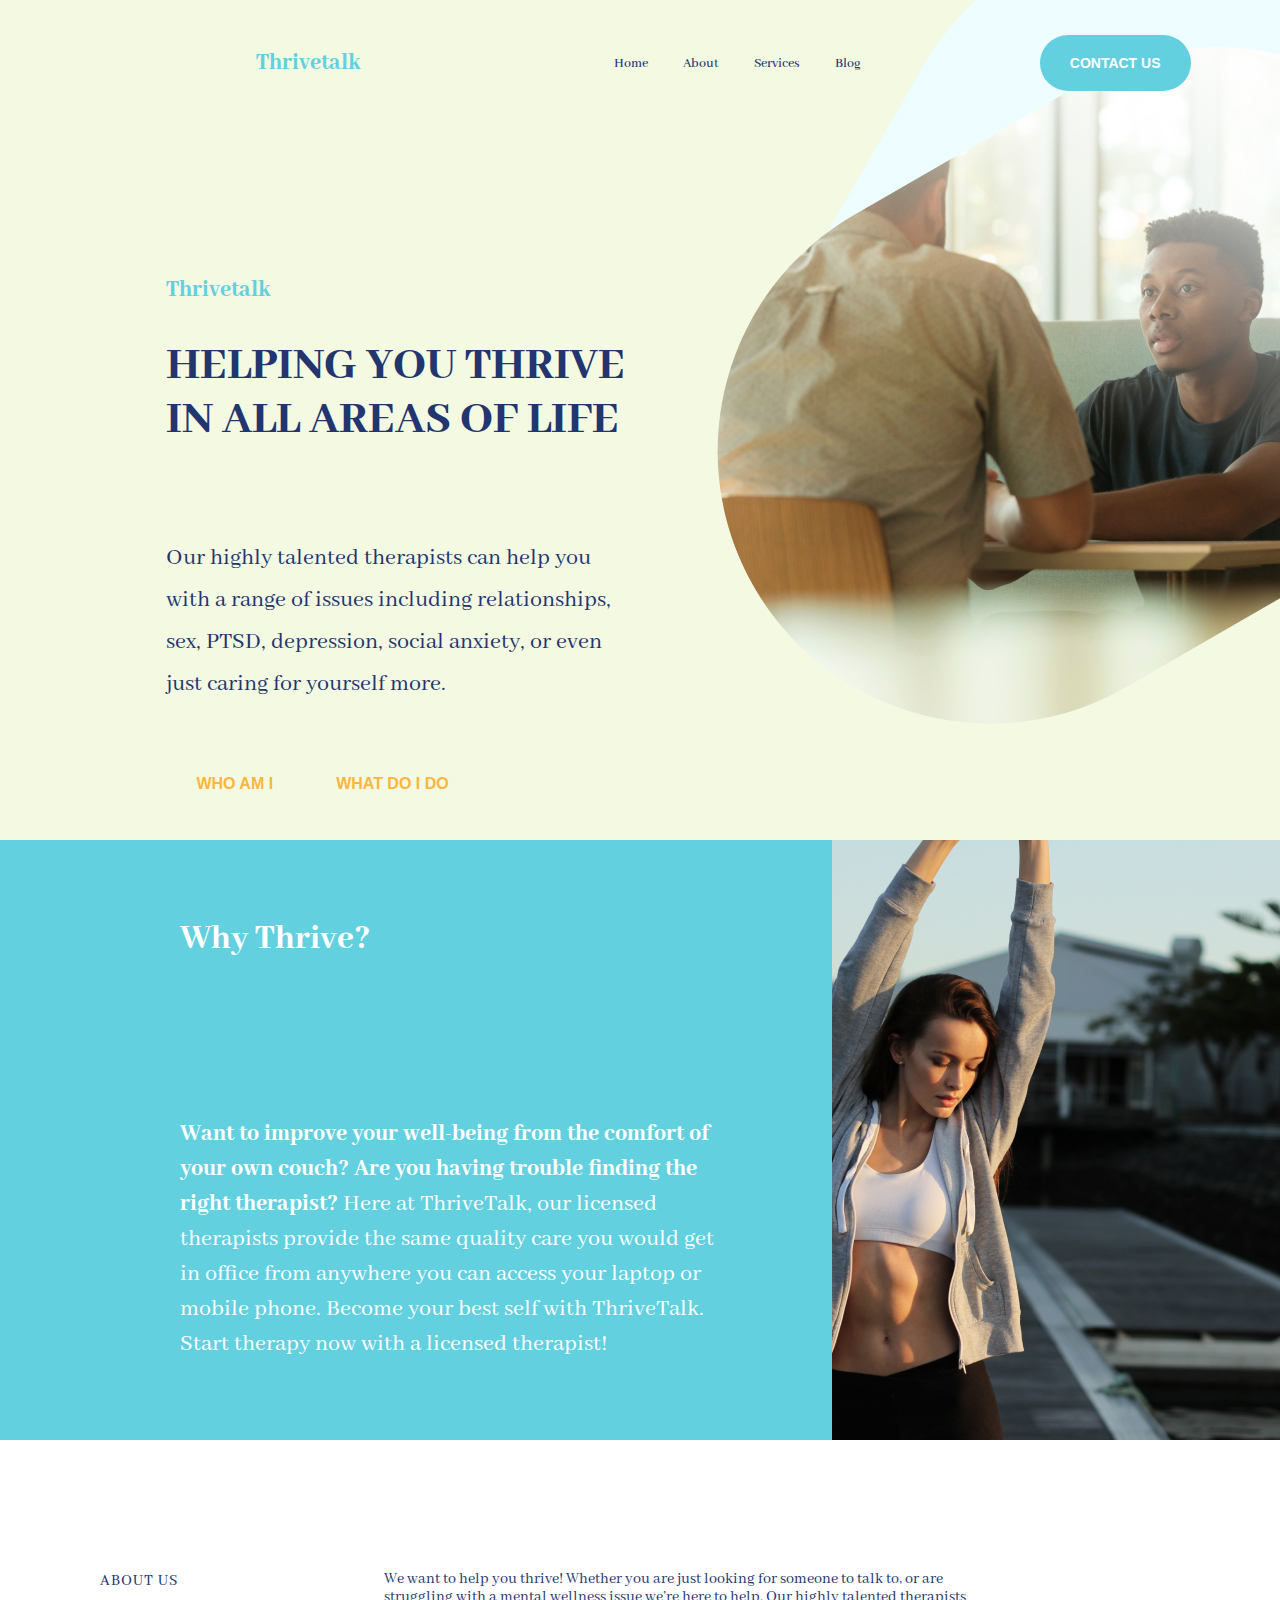
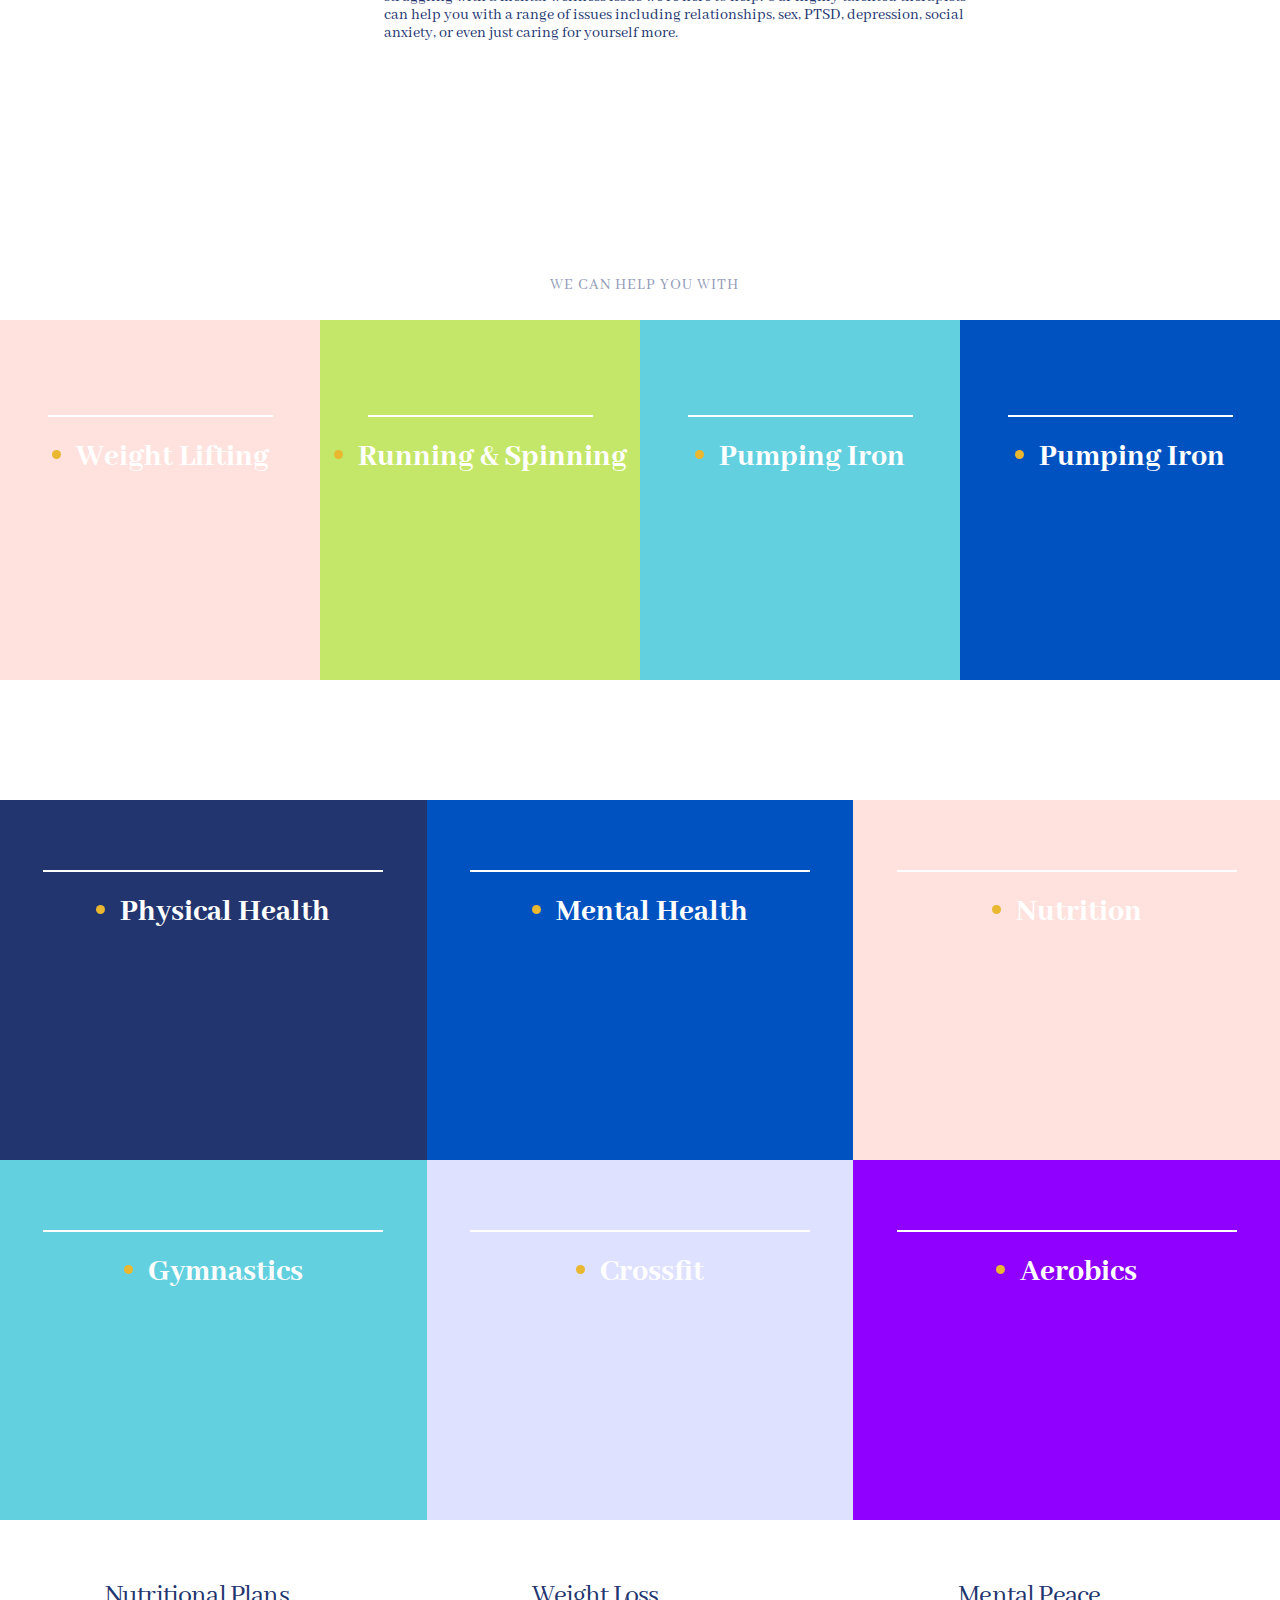
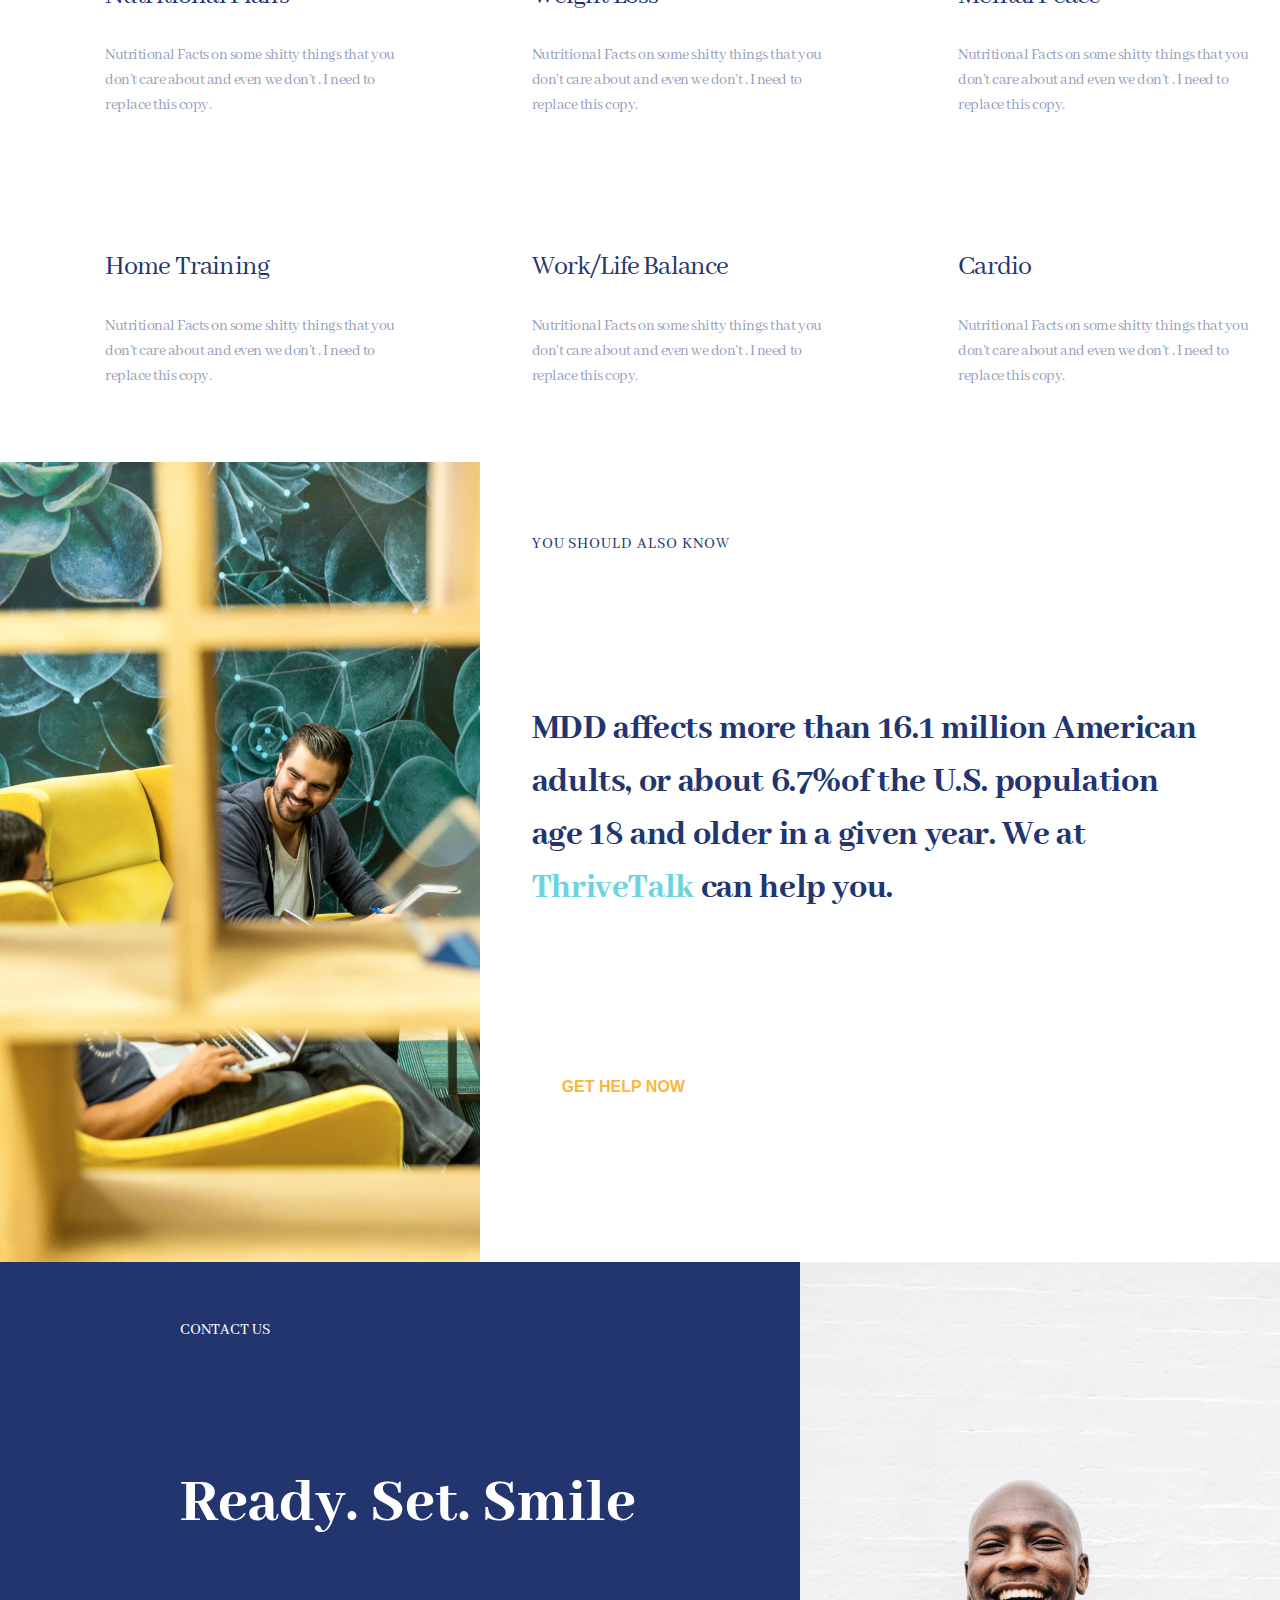
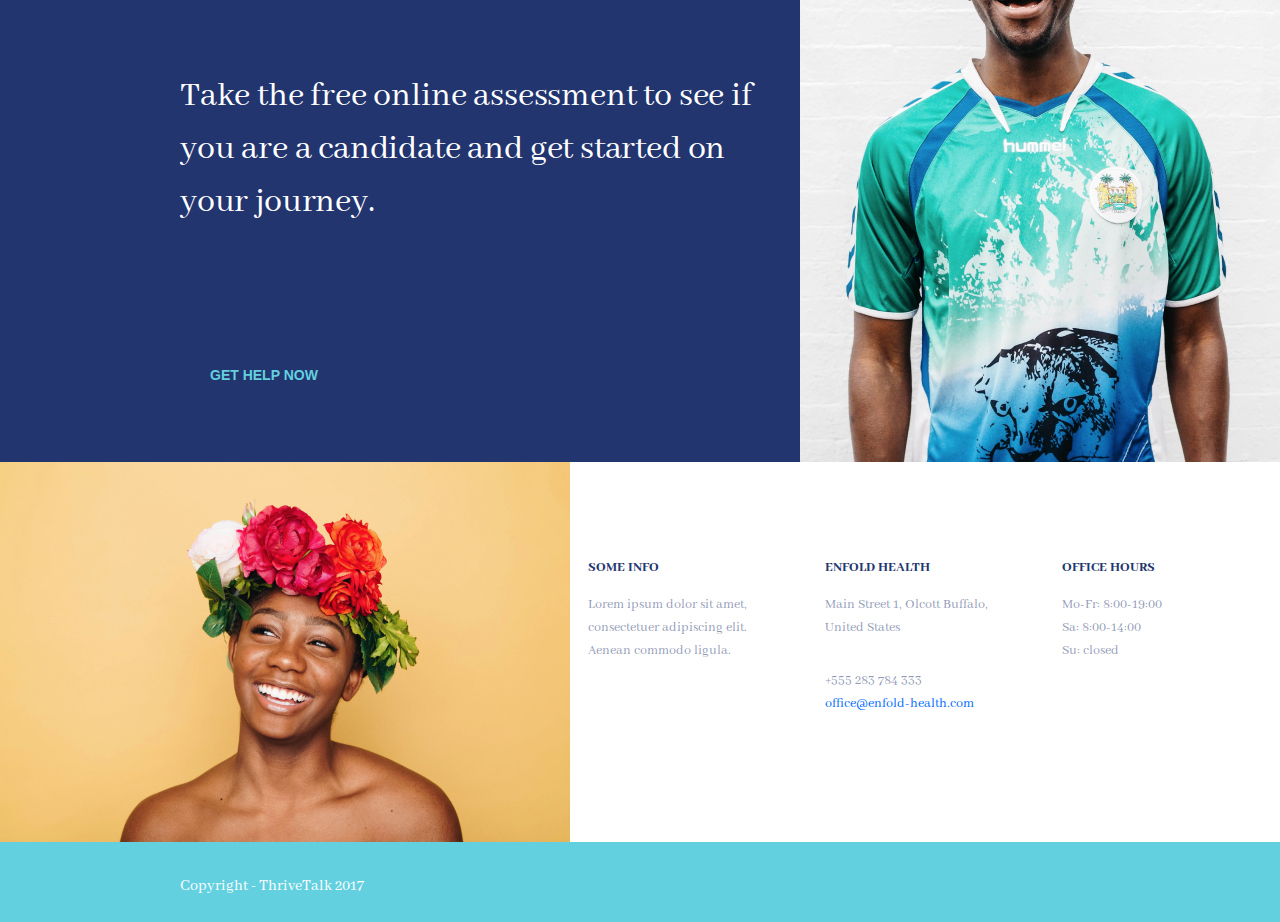
==== Thrivetalk/index.html @ 2d1a4dff "2 site" ====
<!DOCTYPE html>
<html lang="en">
<head>
    <meta charset="UTF-8">
    <meta name="viewport" content="width=device-width, initial-scale=1.0">
    <link rel="stylesheet" href="css/style.css">
    <link href="https://fonts.googleapis.com/css2?family=Abhaya+Libre:wght@400;500;800&display=swap" rel="stylesheet">
    <title>Thrivetalk</title>
</head>
<body>
    <header class="header">
       <div class="header__inner">
           <div class="header__top">
               <div class="header__logo">Thrivetalk</div>
               <nav class="header__nav">
                <ul class="nav__ul">
                    <li><a class="nav__link" href="#">Home</a></li>
                    <li><a class="nav__link" href="#">About</a></li>
                    <li><a class="nav__link" href="#">Services</a></li>
                    <li> <a class="nav__link" href="#">Blog</a></li>
                </ul>
               </nav>
               <button class="btn" type="button">CONTACT US</button>
           </div> <!--/.header__top-->
           <div class="header__content">
                <div class="header__logo__2">Thrivetalk</div>
                <h1 class="header__h1">HELPING YOU THRIVE IN ALL AREAS OF LIFE</h1>
                <div class="haeder__text">Our highly talented therapists can help you with a range of issues including relationships, sex, PTSD, depression, social anxiety, or even just caring for yourself more.</div>
                <div class="header__btn">
                    <button class="btn__org" type="button">WHO AM I</button>
                    <button class="btn__org" type="button">WHAT DO I DO</button>
                </div>
           </div> <!--/.header__content-->
       </div> <!--/.container-->
    </header>
    <section class="section__2">
       <div class="sec__flex">
           <div class="sec2__left">
             <div class="left__inner">
                <h3 class="sec2__h3">Why Thrive?</h3>
                <div class="sec2__text"><span class="sec2__text__spn">Want to improve your well-being from the comfort of your own couch? Are you having trouble finding the right therapist?</span>  Here at ThriveTalk, our licensed therapists provide the same quality care you would get in office from anywhere you can access your laptop or mobile phone. Become your best self with ThriveTalk.  Start therapy now with a licensed therapist!</div>
              </div>
           </div>

           <div class="sec2__right">
            <img src="images/s2_img.jpg" alt="">
           </div>
        </div>
    </section> <!--/.section__2-->

    <section class="section__3">
        <div class="sec3__text">We want to help you thrive! Whether you are just looking for someone to talk to, or are struggling with a mental wellness issue we’re here to help.  Our highly talented therapists can help you with a range of issues including relationships, sex, PTSD, depression, social anxiety, or even just caring for yourself more.</div>
        <div class="about">ABOUT US</div>
        <div class="help">WE CAN HELP YOU WITH</div>
    </section> <!--/.section__3-->

    <section class="section__4">
        <div class="section4__inner1">
           <div class="sec4__before">
               <div class="dot"></div>
               <div class="sec4__text">Weight Lifting</div>
           </div>
        </div>
        <div class="section4__inner2">
           <div class="sec4__before">
               <div class="dot"></div>
               <div class="sec4__text">Running  & Spinning</div>
           </div>
        </div>
        <div class="section4__inner3">
           <div class="sec4__before">
               <div class="dot"></div>
               <div class="sec4__text">Pumping Iron</div>
           </div>
        </div>
        <div class="section4__inner4">
           <div class="sec4__before">
               <div class="dot"></div>
               <div class="sec4__text">Pumping Iron</div>
           </div>
        </div>
    </section> <!--/.section__4-->

    <div class="bg__wight"></div>

    <section class="section__5">
        <div class="section5__inner1">
           <div class="sec5__before">
               <div class="dot"></div>
               <div class="sec4__text">Physical Health</div>
           </div>
        </div>
        <div class="section5__inner2">
           <div class="sec5__before">
               <div class="dot"></div>
               <div class="sec4__text">Mental Health</div>
           </div>
        </div>
        <div class="section5__inner3">
           <div class="sec5__before">
               <div class="dot"></div>
               <div class="sec4__text">Nutrition</div>
           </div>
        </div>
        <div class="section5__inner4">
           <div class="sec5__before">
               <div class="dot"></div>
               <div class="sec4__text">Gymnastics</div>
           </div>
        </div>
        <div class="section5__inner5">
           <div class="sec5__before">
               <div class="dot"></div>
               <div class="sec4__text">Crossfit</div>
           </div>
        </div>
        <div class="section5__inner6">
           <div class="sec5__before">
               <div class="dot"></div>
               <div class="sec4__text">Aerobics</div>
           </div>
        </div>
    </section><!--/.section__5-->

    <section class="section__6">
        <div class="sec6__inner">
            <div class="sec6__title">Nutritional Plans</div>
            <div class="sec6__text">Nutritional Facts on some shitty things that you don’t care about and even we don’t , I need to replace this copy.</div>
        </div>
        <div class="sec6__inner">
            <div class="sec6__title">Weight Loss</div>
            <div class="sec6__text">Nutritional Facts on some shitty things that you don’t care about and even we don’t , I need to replace this copy.</div>
        </div>
        <div class="sec6__inner">
            <div class="sec6__title">Mental Peace</div>
            <div class="sec6__text">Nutritional Facts on some shitty things that you don’t care about and even we don’t , I need to replace this copy.</div>
        </div>
        <div class="sec6__inner">
            <div class="sec6__title">Home Training</div>
            <div class="sec6__text">Nutritional Facts on some shitty things that you don’t care about and even we don’t , I need to replace this copy.</div>
        </div>
        <div class="sec6__inner">
            <div class="sec6__title">Work/Life Balance</div>
            <div class="sec6__text">Nutritional Facts on some shitty things that you don’t care about and even we don’t , I need to replace this copy.</div>
        </div>
        <div class="sec6__inner">
            <div class="sec6__title">Cardio</div>
            <div class="sec6__text">Nutritional Facts on some shitty things that you don’t care about and even we don’t , I need to replace this copy.</div>
        </div>
    </section> <!--/.section__6-->

    <section class="section__7">
        <div class="sec7__left">
            <img src="images/s7__img.jpg" alt="">
        </div>
        <div class="sec7__right">
            <div class="sec7__title">YOU SHOULD ALSO KNOW</div>
            <div class="sec7__text">MDD affects more than 16.1 million American adults, or about 6.7%of the U.S. population age 18 and older in a given year. We at <span class="sec7__logo">ThriveTalk</span>  can help you.</div>
            <div class="sec7__btn">
                <button class="btn__org" type="button">GET HELP NOW</button>
            </div>
        </div>
    </section> <!--/.section__7-->

    <section class="section__8">
        <div class="sec8__left">
           <div class="sec8__subtitle">CONTACT US</div>
           <div class="sec8__title">Ready. Set. Smile</div>
            <div class="sec8__text">Take the free online assessment to see if you are a candidate and get started on your journey.</div>
            <div class="sec__btn">
                <button class="sec8__btn" type="button">GET HELP NOW</button>
            </div>
        </div>
        <div class="sec8__right">
            <img src="images/s8__img.jpg" alt="">
        </div>
    </section> <!--/.section__8-->

    <footer class="footer">
        <div class="footer__intro">
            <div class="footer__left">
                <img src="images/s9__img.jpg" alt="">
            </div>
            <div class="footer__right">
                <div class="footer__inner">
                    <div class="footer__title">SOME INFO</div>
                    <div class="footer__text">Lorem ipsum dolor sit amet, consectetuer adipiscing elit. Aenean commodo ligula.</div>
                </div>
                <div class="footer__inner">
                    <div class="footer__title">ENFOLD HEALTH</div>
                    <div class="footer__text">Main Street 1, Olcott Buffalo, United States</div>
                    <div class="footer__tel">+555 283 784 333</div>
                    <div class="footer__email">office@enfold-health.com</div>
                </div>
                <div class="footer__inner">
                    <div class="footer__title">OFFICE HOURS</div>
                    <div class="footer__text">Mo-Fr: 8:00-19:00 <br> Sa: 8:00-14:00 <br> Su: closed</div>
                </div>
            </div>
        </div>
        <div class="footer__legal">
            <div class="legal__text">Copyright - ThriveTalk  2017</div>
        </div>
    </footer>
</body>
</html>
---- Thrivetalk/css/style.css ----
*,
*:before,
*:after {
    box-sizing: border-box;
}

a {
    text-decoration: none;
}

h1, h2, h3, h4, h5, h6, ul {
    margin: 0;
}

body {
    margin: 0 auto;
    padding: 0;
    width: 100%;
    font-family: 'Abhaya Libre', serif;
    font-size: 16px;
    font-weight: 400;
    color: #22356F;
    max-width: 1440px;
    background-color: #fff;
}

/*Header*/

.header{
    background-image: url(../images/header__bg.jpg);
    background-position: center;
    background-size: cover;
    height: 840px;
    width: 100%;
}

.header__inner {
    padding-left: 13%;
}
.header__top {
    display: flex;
    justify-content: space-around;
    align-items: center;
    padding-top: 35px;
    padding-bottom: 150px;
}

.header__logo {
    font-weight: 800;
    font-size: 24px;
    color: #62D0DF;
}

.nav__ul {
    display: flex;
    list-style: none;
}

.nav__link {
    margin-left: 35px;
    color: #22356F;
    font-weight: 500;
    font-size: 14px;
    position: relative;

}

.nav__link:after {
    content: "";
    height: 1px;
    background-color: #22356F;
    position: absolute;
    display: none;
    margin-left: 35px;
    margin-top: 10px;

}

.nav__link:hover:after,
.nav__link:focus:after{
    width: 100%;
    display: block;
}

.btn {
    font-weight: 800;
    font-size: 14px;
    background-color: #62D0DF;
    border-radius: 50px;
    border: none;
    padding: 20px 30px;
    color: #fff;
    transition: all 0.3s;
}

.btn:hover {
    cursor: pointer;
    background-color: #FAB63E;
    color: #fff;
}


/*Header__content*/
.header__content {
    max-width: 470px;
    height: 480px;
}

.header__logo__2 {
    padding-top: 35px;
    font-weight: 800;
    font-size: 24px;
    color: #62D0DF;
    padding-bottom: 35px;
}

.header__h1 {
    font-weight: 800;
    font-size: 48px;
    line-height: 54px;
    padding-bottom: 90px;
}

.haeder__text {
    font-size: 24px;
    line-height: 42px;
    padding-bottom: 60px;
}

.btn__org {
    font-weight: 800;
    font-size: 16px;
    color: #FAB63E;
    border: none;
    background-color: transparent;
    padding: 10px 30px;
    margin-bottom: 80px;
}

.btn__org:hover {
    cursor: pointer;
    background-color: #FAB63E;
    color: #fff;
    transition: all 0.5s;
}

/*SECTION 2*/
.sec__flex {
    display: flex;
    overflow: hidden;
    height: 600px;
}

.sec2__left {
    width: 65%;
    background-color: #62D0DF;
    padding-left: 180px;
    color: #fff;
}

.left__inner {
    width: 555px;
    height: 100%;
    display: flex;
    flex-direction: column;
    justify-content: space-around;
}
.sec2__h3 {
    font-weight: 800;
    font-size: 36px;
}
.sec2__text {
    font-size: 24px;
    line-height: 35px;
}
.sec2__text__spn {
    font-weight: 800;
}
.sec2__right {
    width: 35%;
}

/*SECTION 3*/

.section__3 {
    position: relative;
    height: 480px;
}

.sec3__text {
    width: 590px;
    position: absolute;
    left: 30%;
    top: 130px;
}

.about {
    position: absolute;
    font-size: 16px;
    line-height: 23px;
    letter-spacing: 0.06em;
    left: 100px;
    top: 130px;
}

.help {
    position: absolute;
    font-size: 16px;
    line-height: 19px;
    letter-spacing: 0.06em;
    color: rgba(34, 53, 111, 0.5);
    bottom: 25px;
    left: 43%;

}

/*SECTION 4*/

.section__4 {
    width: 100%;
    height: 360px;
    display: flex;
}

.section4__inner1 {
    background-color: #FFE2DE;
    width: 25%;
    padding-top: 95px;
}

.section4__inner2 {
    background-color: #C4E769;
    width: 25%;
    padding-top: 95px;
}

.section4__inner3 {
    background-color: #62D0DF;
    width: 25%;
    padding-top: 95px;
}

.section4__inner4 {
    background-color: #0052C1;
    width: 25%;
    padding-top: 95px;
}

.sec4__before {
    display: flex;
    justify-content: center;
    position: relative;
}

.sec4__before:before {
    position: absolute;
    content: "";
    display: block;
    background-color: #fff;
    height: 2px;
    width: 225px;
}

.dot {
    background-color: #E9B730;
    height: 9px;
    width: 9px;
    border-radius: 50%;
    margin-right: 15px;
    margin-top: 35px;
}

.sec4__text {
    color: #fff;
    font-weight: 800;
    font-size: 32px;
    line-height: 34px;
    padding-top: 25px;
}

/*BG__wight*/

.bg__wight {
    height: 120px;
}

/*Section__5*/

.section__5 {
    width: 100%;
    height: 720px;
    display: flex;
    flex-wrap: wrap;
}

.section5__inner1 {
    background-color: #22356F;
    width: 33.33333%;
    padding-top: 70px;
}

.section5__inner2 {
    background-color: #0052C1;
    width: 33.33333%;
    padding-top: 70px;
}

.section5__inner3 {
    background-color: #FFE2DE;
    width: 33.33333%;
    padding-top: 70px;
}

.section5__inner4 {
    background-color: #62D0DF;
    width: 33.33333%;
    padding-top: 70px;
}

.section5__inner5 {
    background-color: #DEE1FF;
    width: 33.33333%;
    padding-top: 70px;
}

.section5__inner6 {
    background-color: #8F00FF;
    width: 33.33333%;
    padding-top: 70px;
}

.sec5__before {
    display: flex;
    justify-content: center;
    position: relative;
}

.sec5__before:before {
    position: absolute;
    content: "";
    display: block;
    background-color: #fff;
    height: 2px;
    width: 340px;
}


/*Section__6*/

.section__6 {
    height: 542px;
    display: flex;
    flex-wrap: wrap;
}

.sec6__inner {
    width: 33.33333%;
    padding-left: 105px;
}
.sec6__title {
    font-size: 28px;
    line-height: 33px;
    letter-spacing: -0.03em;
    padding-top: 60px;
    padding-bottom: 30px;
}

.sec6__text {
    font-size: 16px;
    line-height: 25px;
    letter-spacing: -0.03em;
    color: rgba(34, 53, 111, 0.5);
    width: 300px;
}



/*Section__7*/

.section__7 {
    display: flex;
    height: 800px;
}

.sec7__left {
    width: 33.3333%;
}


.sec7__right {
    width: 66.6666%;
    display: flex;
    padding-left: 105px;
    flex-direction: column;
    justify-content: space-around;
}

.sec7__title {
    line-height: 12px;
    letter-spacing: 0.06em;
}

.sec7__text {
    font-weight: 800;
    font-size: 36px;
    line-height: 53px;
    letter-spacing: -0.01em;
    max-width: 675px;
}

.sec7__logo {
    color: #6CD3E1;
}

/*Section__8*/

.section__8 {
    display: flex;
    color: #fff;
    height: 800px;

}

.sec8__left {
    display: flex;
    flex-direction: column;
    justify-content: space-around;
    width: 66.6666%;
    background-color: #22356F;
    padding-left: 180px;
}

.sec8__title {
    font-weight: 800;
    font-size: 64px;
    line-height: 94px;
}

.sec8__text {
    font-size: 36px;
    line-height: 53px;
    letter-spacing: -0.005em;
    max-width: 580px;
}

.sec8__btn {
    font-weight: 800;
    font-size: 14px;
    border: none;
    padding: 20px 30px;
    color: #62D0DF;
    transition: all 0.3s;
    background-color: transparent;
}

.sec8__btn:hover {
    cursor: pointer;
    background-color: #FAB63E;
    color: #fff;
}

/*Footer*/

.footer {
    width: 100%;
}

.footer__intro {
    font-size: 14px;
    line-height: 23px;
    color: rgba(34, 53, 111, 0.5);
    display: flex;
    height: 380px;
}

.footer__left {
}

.footer__right {
    display: flex;
    justify-content: space-around;
    width: 66%;
}

.footer__title {
    font-weight: 800;
    font-size: 14px;
    line-height: 11px;
    color: #22356F;
    padding-bottom: 20px;
    padding-top: 100px;
}

.footer__text {
    width: 200px;
}
.footer__tel {
    padding-top: 30px;
}

.footer__email {
    color: #006DFF;
}

.footer__legal {
    background-color: #62D0DF;
    height: 80px;
}


.legal__text {
    padding-left: 180px;
    color: #fff;
    padding-top: 35px;

}

/*Media*/
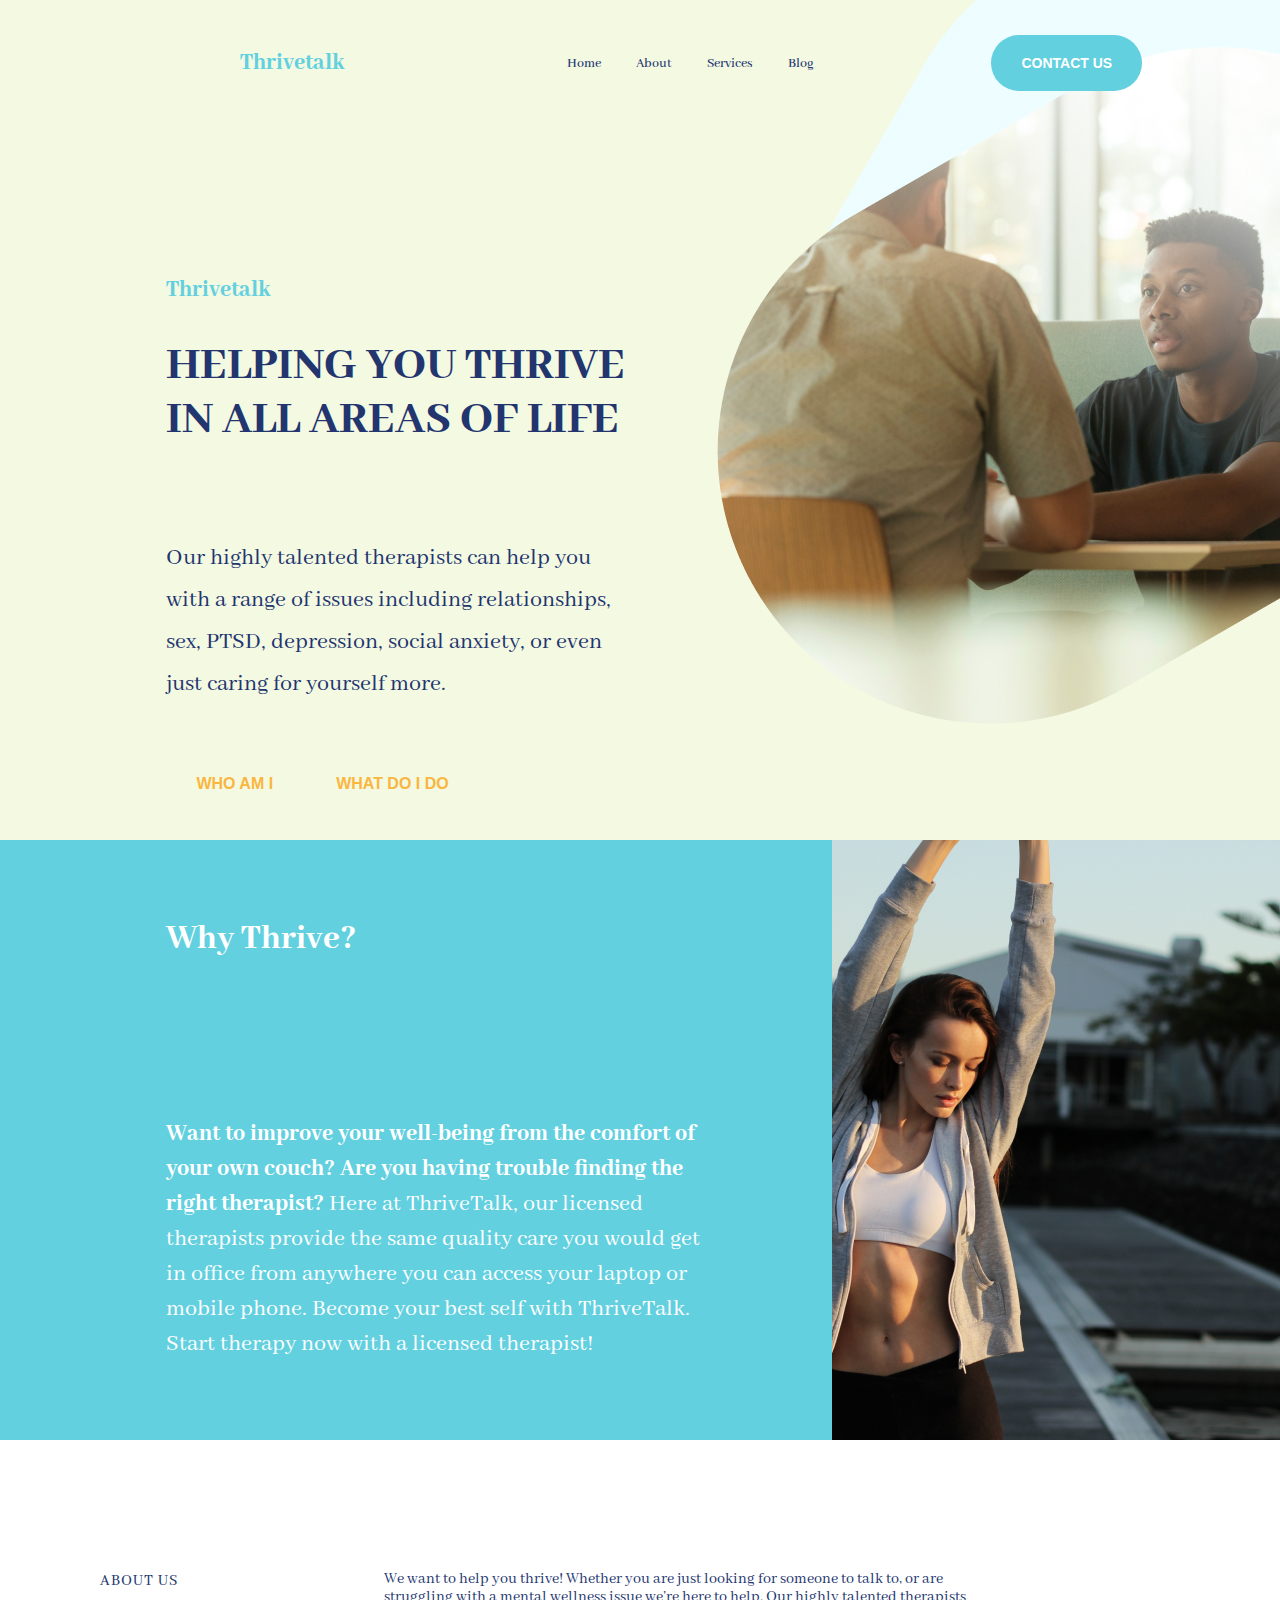
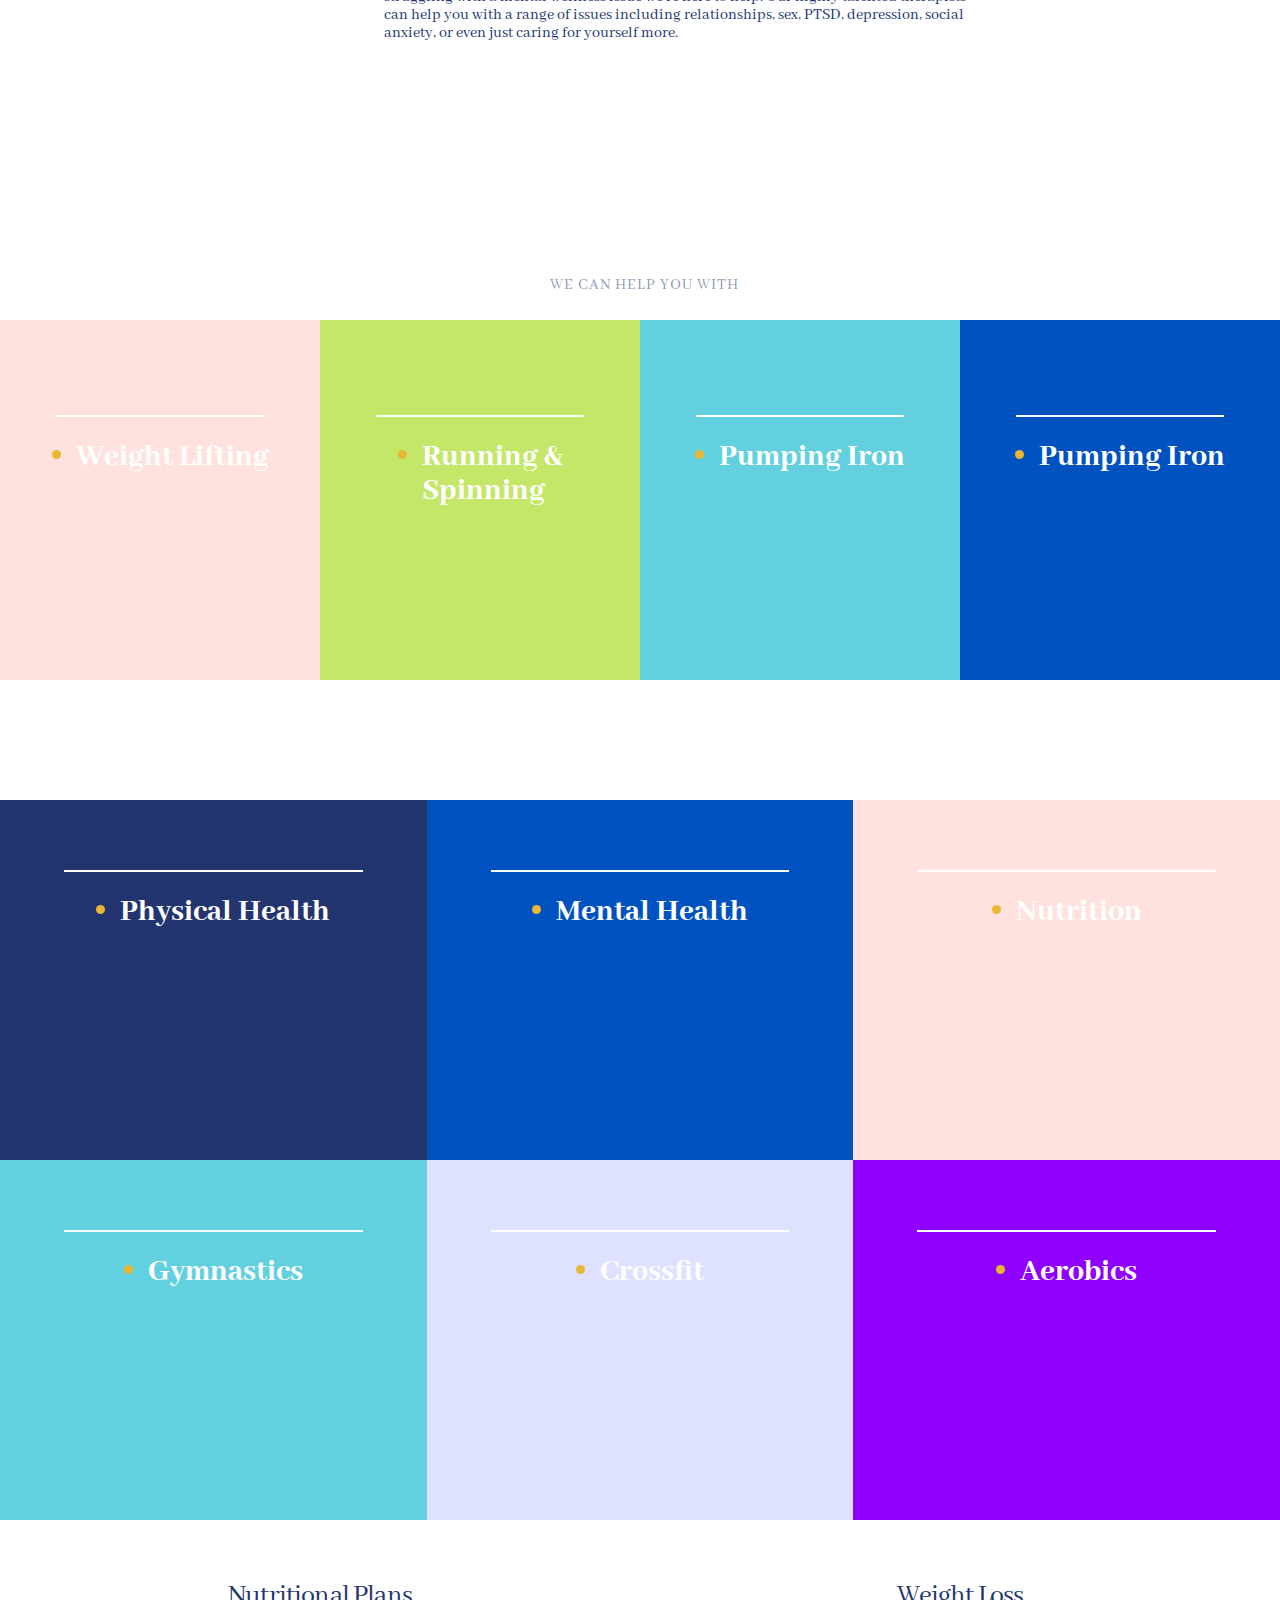
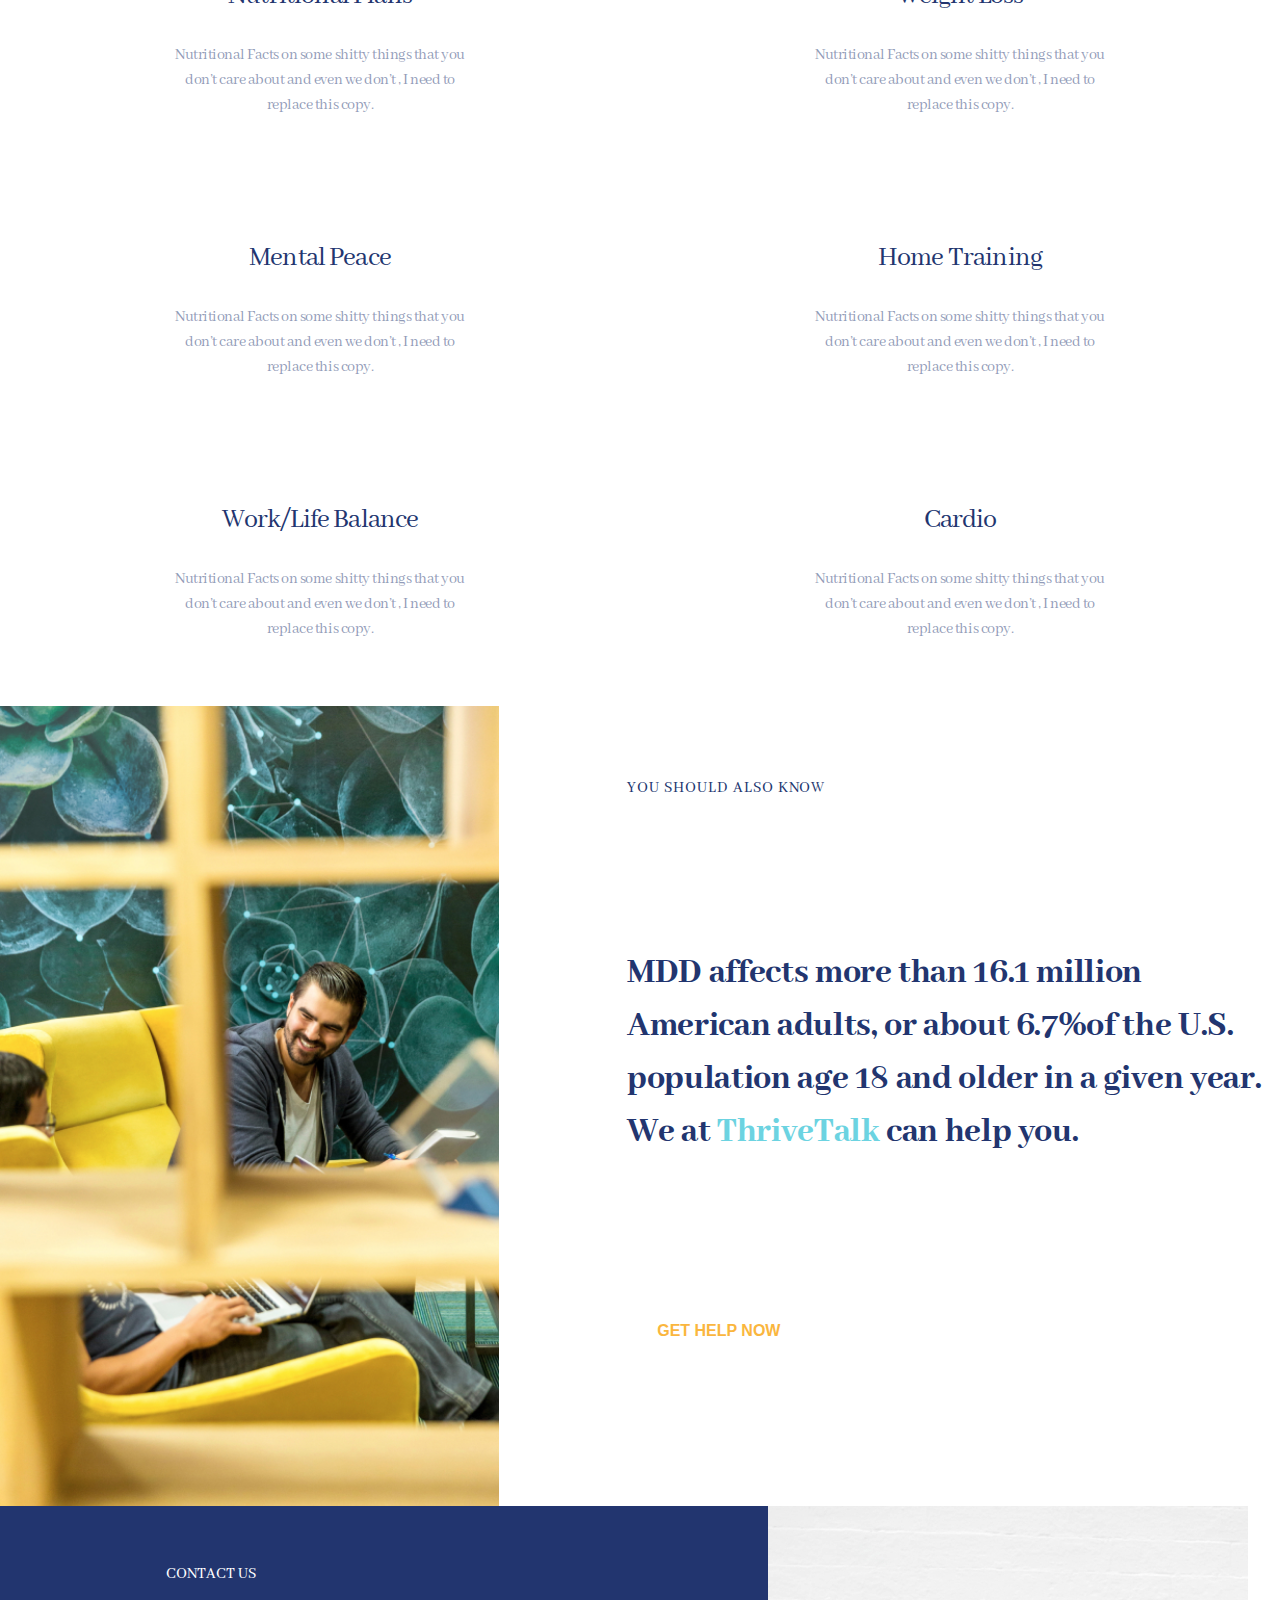
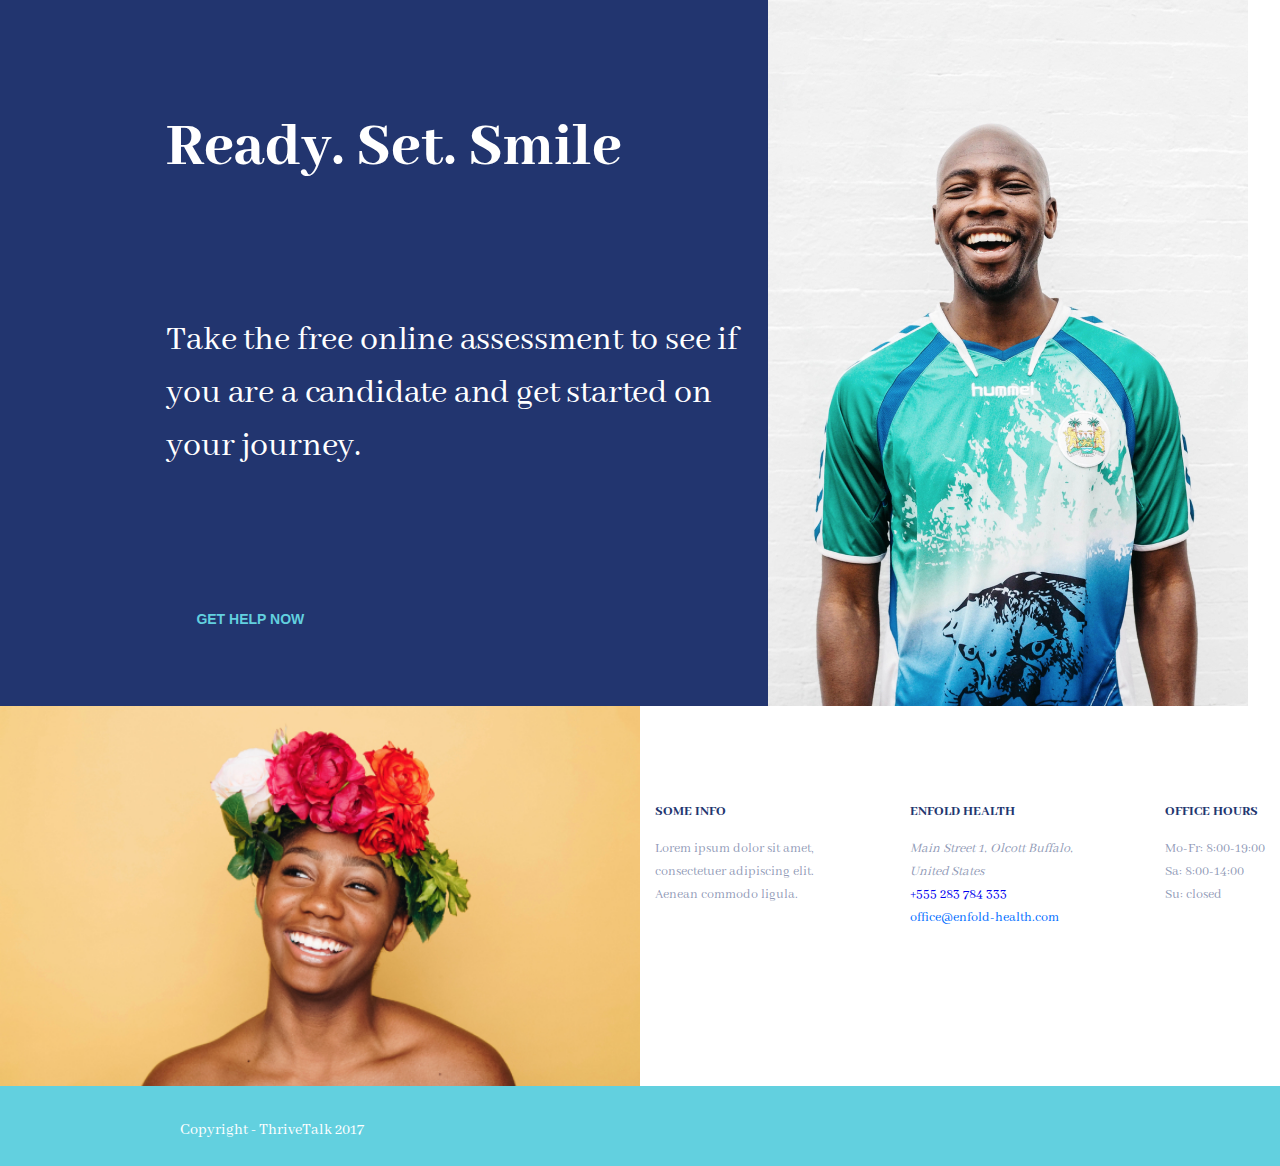
==== commit dab6f347: "2 site" ====
--- a/Thrivetalk/index.html
+++ b/Thrivetalk/index.html
@@ -55,25 +55,25 @@
     </section> <!--/.section__3-->
 
     <section class="section__4">
-        <div class="section4__inner1">
+        <div class="section4__inner1 section4__inner">
            <div class="sec4__before">
                <div class="dot"></div>
                <div class="sec4__text">Weight Lifting</div>
            </div>
         </div>
-        <div class="section4__inner2">
-           <div class="sec4__before">
-               <div class="dot"></div>
-               <div class="sec4__text">Running  & Spinning</div>
-           </div>
-        </div>
-        <div class="section4__inner3">
+        <div class="section4__inner2 section4__inner">
+           <div class="sec4__before">
+               <div class="dot"></div>
+               <div class="sec4__text">Running & <br>Spinning</div>
+           </div>
+        </div>
+        <div class="section4__inner3 section4__inner">
            <div class="sec4__before">
                <div class="dot"></div>
                <div class="sec4__text">Pumping Iron</div>
            </div>
         </div>
-        <div class="section4__inner4">
+        <div class="section4__inner4 section4__inner">
            <div class="sec4__before">
                <div class="dot"></div>
                <div class="sec4__text">Pumping Iron</div>
@@ -151,7 +151,7 @@
 
     <section class="section__7">
         <div class="sec7__left">
-            <img src="images/s7__img.jpg" alt="">
+            <img class="sec7__img" src="images/s7__img.jpg" alt="">
         </div>
         <div class="sec7__right">
             <div class="sec7__title">YOU SHOULD ALSO KNOW</div>
@@ -179,7 +179,7 @@
     <footer class="footer">
         <div class="footer__intro">
             <div class="footer__left">
-                <img src="images/s9__img.jpg" alt="">
+                <img class="footer__img"src="images/s9__img.jpg" alt="">
             </div>
             <div class="footer__right">
                 <div class="footer__inner">
@@ -188,8 +188,8 @@
                 </div>
                 <div class="footer__inner">
                     <div class="footer__title">ENFOLD HEALTH</div>
-                    <div class="footer__text">Main Street 1, Olcott Buffalo, United States</div>
-                    <div class="footer__tel">+555 283 784 333</div>
+                    <address class="footer__text">Main Street 1, Olcott Buffalo, United States</address>
+                    <a class="footer__tel" href="tel:+555283784333">+555 283 784 333</a>
                     <div class="footer__email">office@enfold-health.com</div>
                 </div>
                 <div class="footer__inner">
--- a/Thrivetalk/css/style.css
+++ b/Thrivetalk/css/style.css
@@ -36,9 +36,11 @@
 
 .header__inner {
     padding-left: 13%;
+    padding-right: 5%;
 }
 .header__top {
     display: flex;
+    flex-wrap: wrap;
     justify-content: space-around;
     align-items: center;
     padding-top: 35px;
@@ -91,6 +93,7 @@
     padding: 20px 30px;
     color: #fff;
     transition: all 0.3s;
+    margin-left: 30px;
 }
 
 .btn:hover {
@@ -154,12 +157,13 @@
 .sec2__left {
     width: 65%;
     background-color: #62D0DF;
-    padding-left: 180px;
-    color: #fff;
+    padding-left: 13%;
+    color: #fff;
+    padding-right: 20px;
 }
 
 .left__inner {
-    width: 555px;
+    max-width: 555px;
     height: 100%;
     display: flex;
     flex-direction: column;
@@ -185,10 +189,11 @@
 .section__3 {
     position: relative;
     height: 480px;
+    width: 100%;
 }
 
 .sec3__text {
-    width: 590px;
+    max-width: 590px;
     position: absolute;
     left: 30%;
     top: 130px;
@@ -218,32 +223,30 @@
 
 .section__4 {
     width: 100%;
-    height: 360px;
-    display: flex;
-}
-
-.section4__inner1 {
-    background-color: #FFE2DE;
+    display: flex;
+    flex-wrap: wrap;
+}
+
+.section4__inner {
     width: 25%;
     padding-top: 95px;
+    height: 360px;
+}
+.section4__inner1 {
+
+    background-color: #FFE2DE;
 }
 
 .section4__inner2 {
     background-color: #C4E769;
-    width: 25%;
-    padding-top: 95px;
 }
 
 .section4__inner3 {
     background-color: #62D0DF;
-    width: 25%;
-    padding-top: 95px;
 }
 
 .section4__inner4 {
     background-color: #0052C1;
-    width: 25%;
-    padding-top: 95px;
 }
 
 .sec4__before {
@@ -258,7 +261,7 @@
     display: block;
     background-color: #fff;
     height: 2px;
-    width: 225px;
+    width: 65%;
 }
 
 .dot {
@@ -333,6 +336,7 @@
     display: flex;
     justify-content: center;
     position: relative;
+    flex-wrap: wrap;
 }
 
 .sec5__before:before {
@@ -341,21 +345,25 @@
     display: block;
     background-color: #fff;
     height: 2px;
-    width: 340px;
+    width: 70%;
 }
 
 
 /*Section__6*/
 
 .section__6 {
-    height: 542px;
     display: flex;
     flex-wrap: wrap;
+    width: 100%;
+    justify-content: space-around;
 }
 
 .sec6__inner {
-    width: 33.33333%;
-    padding-left: 105px;
+    min-width: 470px;
+    max-width: 480px;
+    padding: 0 15px 0 15px;
+    height: 262px;
+    text-align: center;
 }
 .sec6__title {
     font-size: 28px;
@@ -370,7 +378,8 @@
     line-height: 25px;
     letter-spacing: -0.03em;
     color: rgba(34, 53, 111, 0.5);
-    width: 300px;
+    max-width: 300px;
+    margin: 0 auto;
 }
 
 
@@ -380,17 +389,24 @@
 .section__7 {
     display: flex;
     height: 800px;
+    overflow: hidden;
 }
 
 .sec7__left {
-    width: 33.3333%;
+    width: 39%;
+}
+
+.sec7__img {
+    width: 100%;
+    height: 100%;
+    object-fit: cover;
 }
 
 
 .sec7__right {
-    width: 66.6666%;
-    display: flex;
-    padding-left: 105px;
+    width: 61%;
+    display: flex;
+    padding-left: 10%;
     flex-direction: column;
     justify-content: space-around;
 }
@@ -418,6 +434,8 @@
     display: flex;
     color: #fff;
     height: 800px;
+    width: 100%;
+    overflow: hidden;
 
 }
 
@@ -425,9 +443,9 @@
     display: flex;
     flex-direction: column;
     justify-content: space-around;
-    width: 66.6666%;
+    width: 60%;
     background-color: #22356F;
-    padding-left: 180px;
+    padding-left: 13%;
 }
 
 .sec8__title {
@@ -459,6 +477,9 @@
     color: #fff;
 }
 
+.sec8__right {
+    width: 30%;
+}
 /*Footer*/
 
 .footer {
@@ -471,15 +492,26 @@
     color: rgba(34, 53, 111, 0.5);
     display: flex;
     height: 380px;
-}
-
+    width: 100%;
+    overflow: hidden;
+}
+.footer__inner {
+    padding: 0 15px;
+}
 .footer__left {
+    width: 50%;
+}
+
+.footer__img {
+    width: 100%;
+    height: 100%;
+    object-fit: cover;
 }
 
 .footer__right {
     display: flex;
-    justify-content: space-around;
-    width: 66%;
+    justify-content: space-between;
+    width: 50%;
 }
 
 .footer__title {
@@ -492,7 +524,7 @@
 }
 
 .footer__text {
-    width: 200px;
+    max-width: 200px;
 }
 .footer__tel {
     padding-top: 30px;
@@ -505,6 +537,7 @@
 .footer__legal {
     background-color: #62D0DF;
     height: 80px;
+    width: 100%;
 }
 
 
@@ -512,7 +545,6 @@
     padding-left: 180px;
     color: #fff;
     padding-top: 35px;
-
 }
 
 /*Media*/
@@ -520,23 +552,32 @@
 
 
 
-
-
-
-
-
-
-
-
-
-
-
-
-
-
-
-
-
-
-
-
+.sec2__left
+@media (max-width: 768px) {
+    .header__inner {
+        padding: 0 30px;
+    }
+}
+
+@media (max-width: 680px)
+
+
+
+
+
+
+
+
+
+
+
+
+
+
+
+
+
+
+
+
+
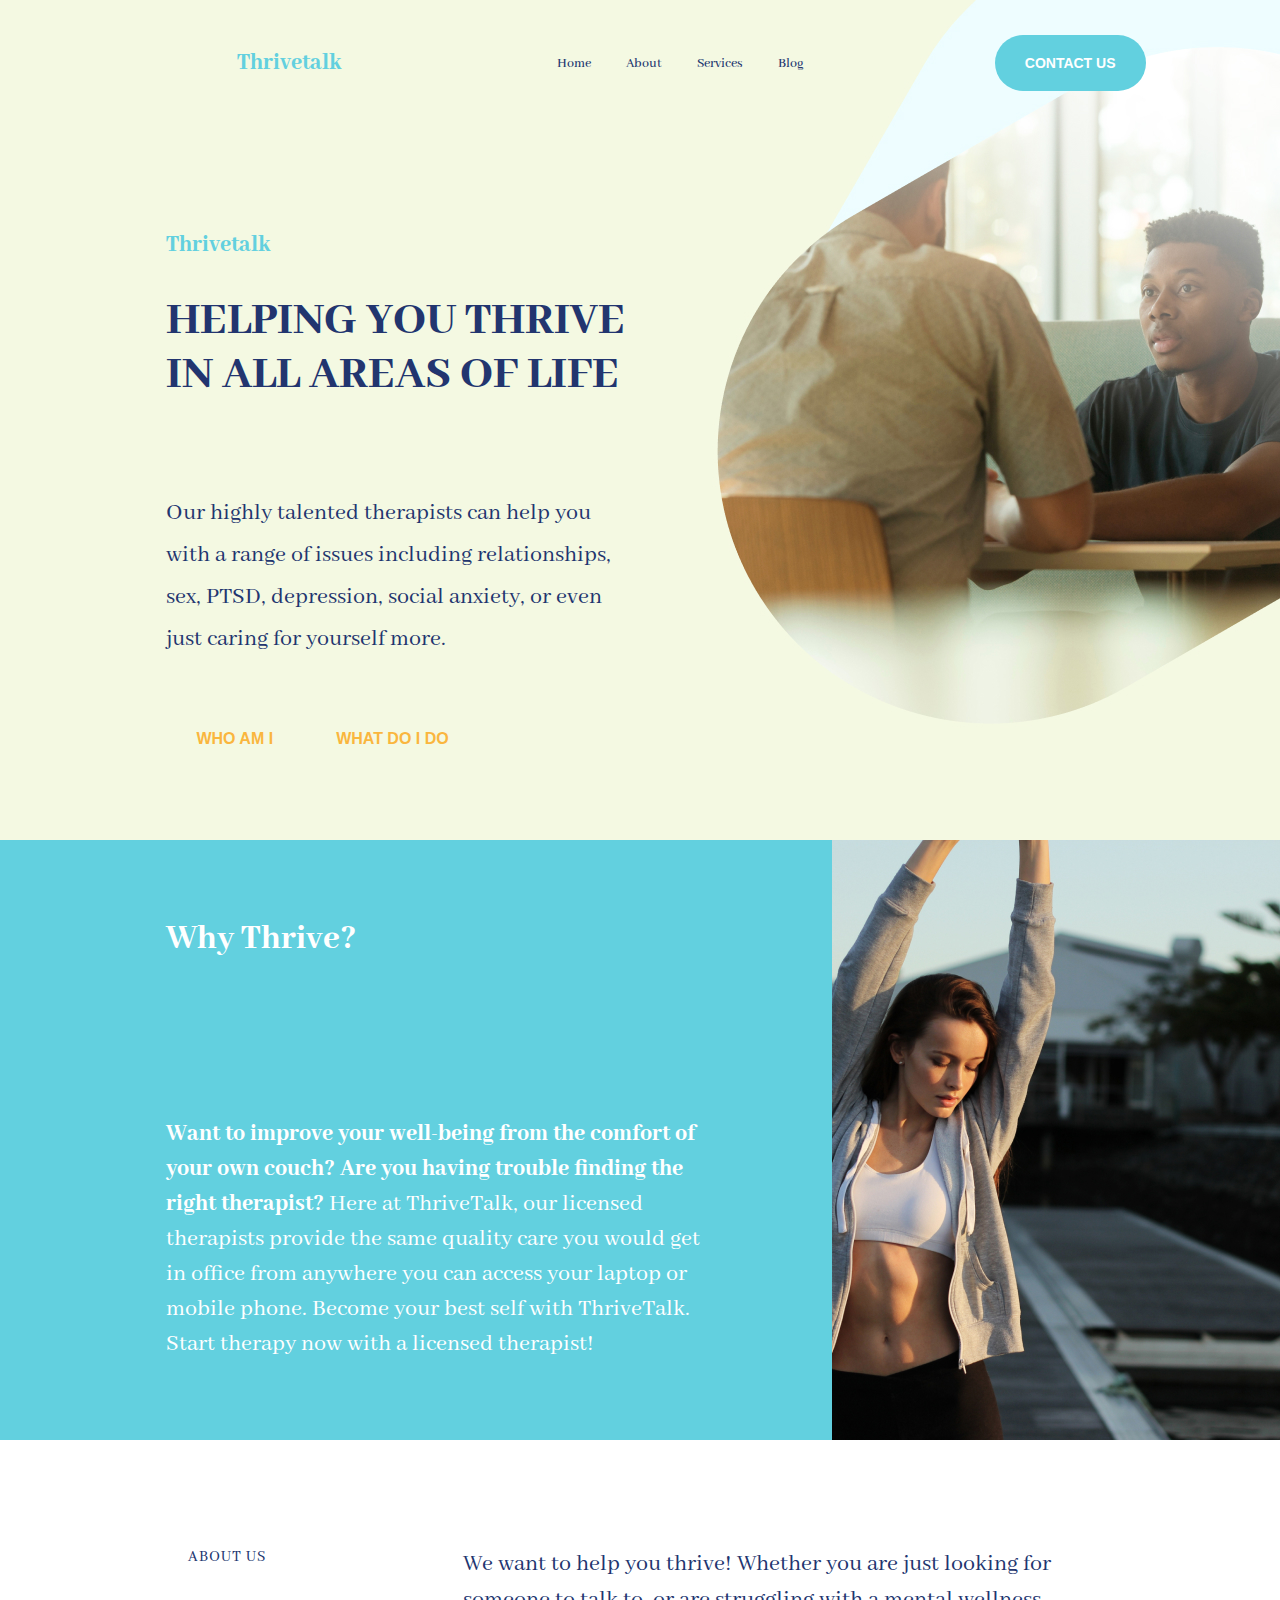
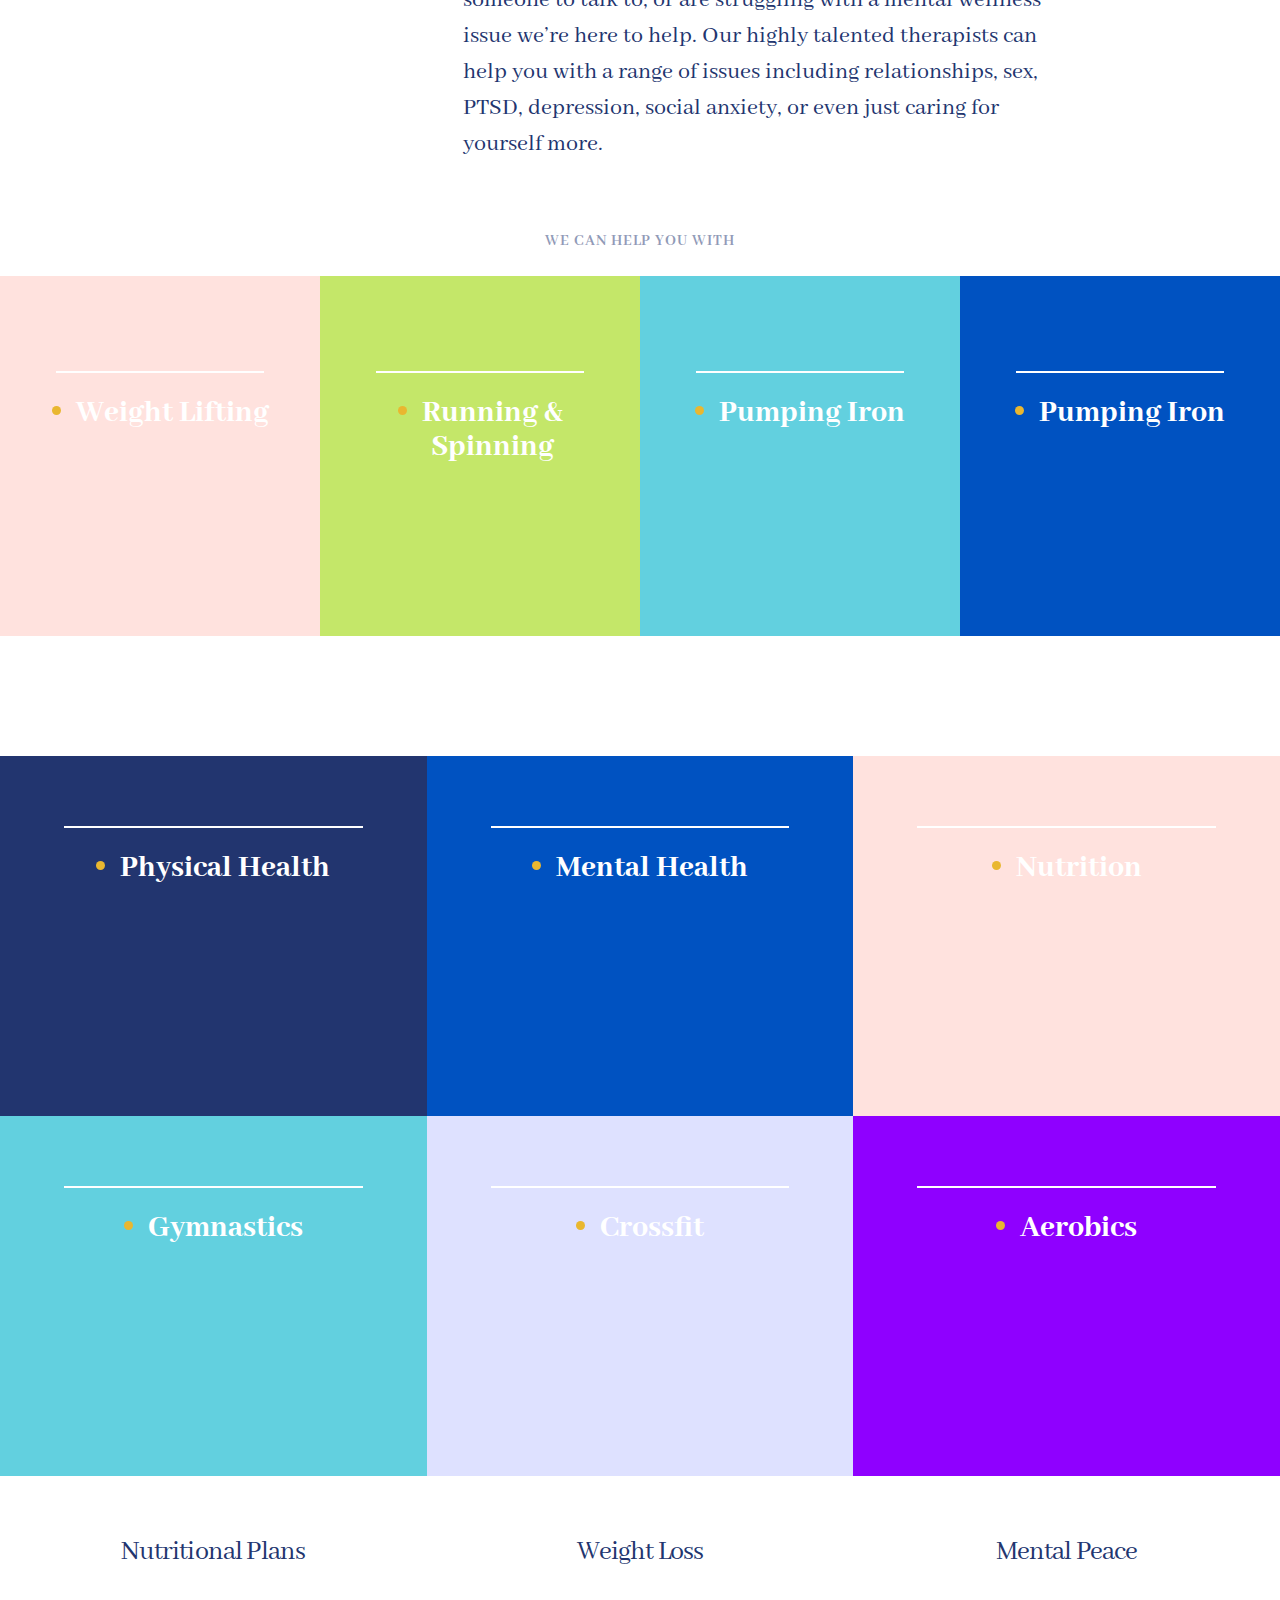
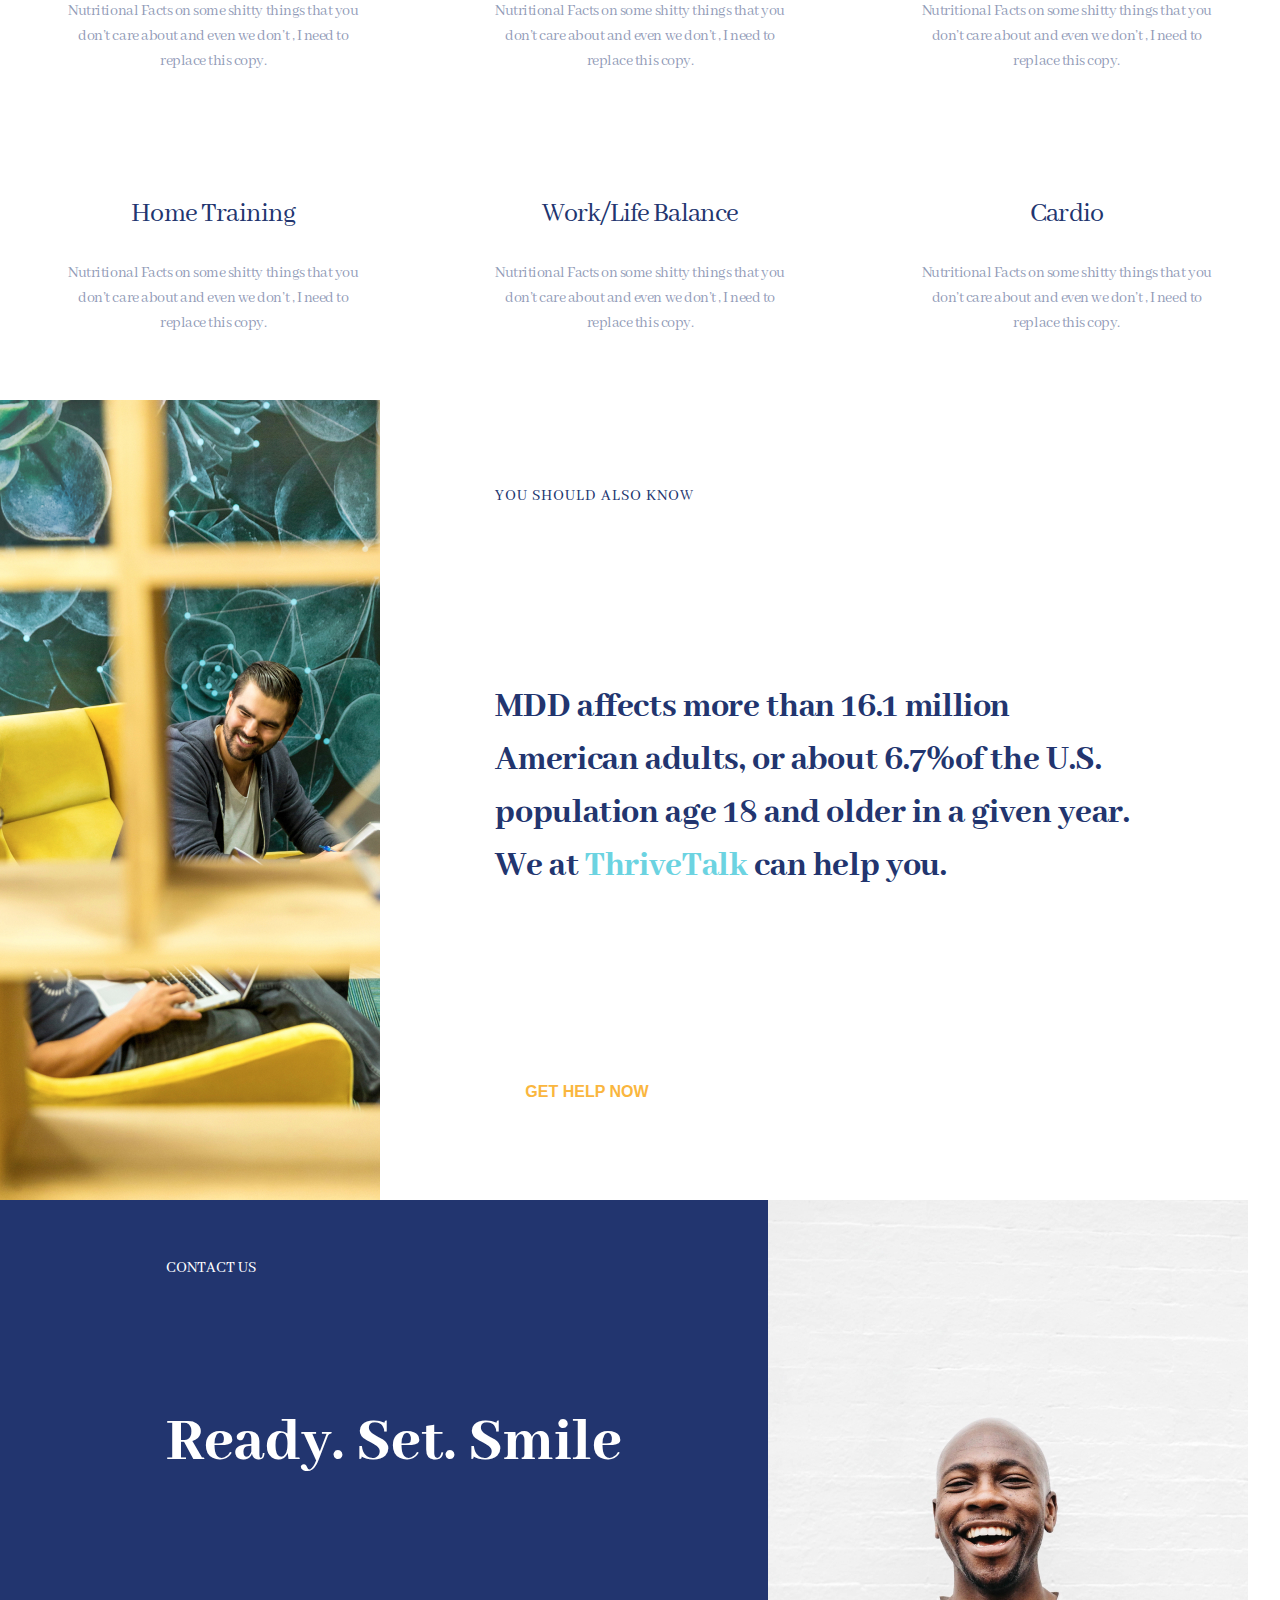
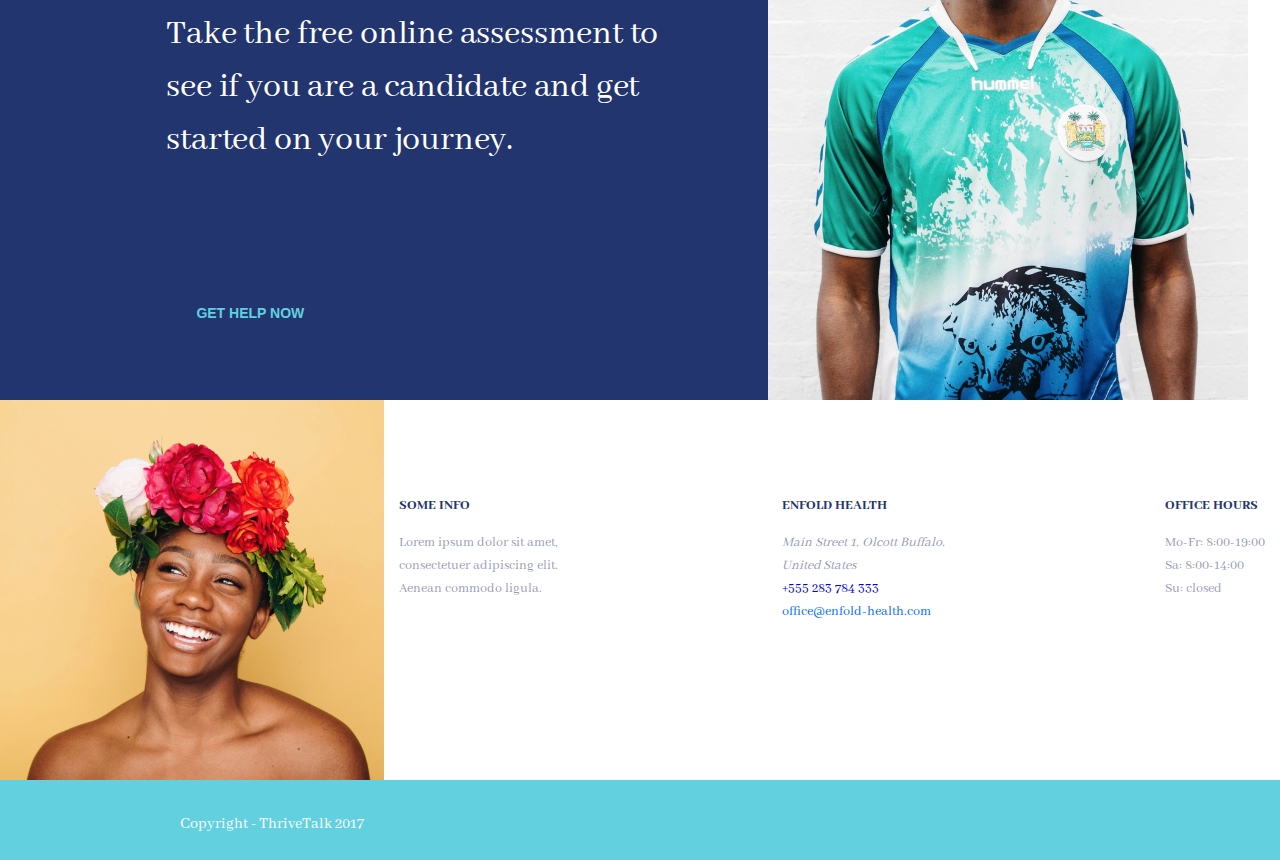
==== commit 1970ed4f: "2 site" ====
--- a/Thrivetalk/index.html
+++ b/Thrivetalk/index.html
@@ -43,18 +43,23 @@
            </div>
 
            <div class="sec2__right">
-            <img src="images/s2_img.jpg" alt="">
+            <img class="sec2__img" src="images/s2_img.jpg" alt="">
            </div>
         </div>
     </section> <!--/.section__2-->
 
     <section class="section__3">
+       <div class="sec3__inner">
+        <div class="about">ABOUT US</div>
         <div class="sec3__text">We want to help you thrive! Whether you are just looking for someone to talk to, or are struggling with a mental wellness issue we’re here to help.  Our highly talented therapists can help you with a range of issues including relationships, sex, PTSD, depression, social anxiety, or even just caring for yourself more.</div>
-        <div class="about">ABOUT US</div>
-        <div class="help">WE CAN HELP YOU WITH</div>
+
+       </div>
+
     </section> <!--/.section__3-->
 
     <section class="section__4">
+        <h3 class="help">WE CAN HELP YOU WITH</h3>
+        <div class="sec4__flex">
         <div class="section4__inner1 section4__inner">
            <div class="sec4__before">
                <div class="dot"></div>
@@ -79,42 +84,43 @@
                <div class="sec4__text">Pumping Iron</div>
            </div>
         </div>
+        </div>
     </section> <!--/.section__4-->
 
     <div class="bg__wight"></div>
 
     <section class="section__5">
-        <div class="section5__inner1">
+        <div class="section5__inner1 section5__inner">
            <div class="sec5__before">
                <div class="dot"></div>
                <div class="sec4__text">Physical Health</div>
            </div>
         </div>
-        <div class="section5__inner2">
+        <div class="section5__inner2 section5__inner">
            <div class="sec5__before">
                <div class="dot"></div>
                <div class="sec4__text">Mental Health</div>
            </div>
         </div>
-        <div class="section5__inner3">
+        <div class="section5__inner3 section5__inner">
            <div class="sec5__before">
                <div class="dot"></div>
                <div class="sec4__text">Nutrition</div>
            </div>
         </div>
-        <div class="section5__inner4">
+        <div class="section5__inner4 section5__inner">
            <div class="sec5__before">
                <div class="dot"></div>
                <div class="sec4__text">Gymnastics</div>
            </div>
         </div>
-        <div class="section5__inner5">
+        <div class="section5__inner5 section5__inner">
            <div class="sec5__before">
                <div class="dot"></div>
                <div class="sec4__text">Crossfit</div>
            </div>
         </div>
-        <div class="section5__inner6">
+        <div class="section5__inner6 section5__inner">
            <div class="sec5__before">
                <div class="dot"></div>
                <div class="sec4__text">Aerobics</div>
--- a/Thrivetalk/css/style.css
+++ b/Thrivetalk/css/style.css
@@ -21,6 +21,7 @@
     font-weight: 400;
     color: #22356F;
     max-width: 1440px;
+    min-width: 500px;
     background-color: #fff;
 }
 
@@ -44,7 +45,7 @@
     justify-content: space-around;
     align-items: center;
     padding-top: 35px;
-    padding-bottom: 150px;
+    padding-bottom: 10%;
 }
 
 .header__logo {
@@ -93,7 +94,7 @@
     padding: 20px 30px;
     color: #fff;
     transition: all 0.3s;
-    margin-left: 30px;
+    margin-left: 50px;
 }
 
 .btn:hover {
@@ -137,7 +138,6 @@
     border: none;
     background-color: transparent;
     padding: 10px 30px;
-    margin-bottom: 80px;
 }
 
 .btn__org:hover {
@@ -184,23 +184,34 @@
     width: 35%;
 }
 
+.se2__img {
+    width: 100%;
+    height: 100%;
+    object-fit: cover;
+}
 /*SECTION 3*/
 
 .section__3 {
-    position: relative;
-    height: 480px;
-    width: 100%;
-}
-
+    width: 100%;
+    padding-left: 7%;
+    padding-right: 10%;
+    font-size: 24px;
+    line-height: 36px;
+}
+
+.sec3__inner {
+    display: flex;
+    justify-content: space-around;
+    padding-top: 10%;
+}
 .sec3__text {
     max-width: 590px;
-    position: absolute;
     left: 30%;
     top: 130px;
+
 }
 
 .about {
-    position: absolute;
     font-size: 16px;
     line-height: 23px;
     letter-spacing: 0.06em;
@@ -208,20 +219,25 @@
     top: 130px;
 }
 
+
+
+/*SECTION 4*/
+
+.section__4 {
+    text-align: center;
+}
+
 .help {
-    position: absolute;
+    padding-top: 70px;
     font-size: 16px;
     line-height: 19px;
     letter-spacing: 0.06em;
     color: rgba(34, 53, 111, 0.5);
-    bottom: 25px;
-    left: 43%;
-
-}
-
-/*SECTION 4*/
-
-.section__4 {
+    padding-bottom: 25px;
+
+}
+
+.sec4__flex {
     width: 100%;
     display: flex;
     flex-wrap: wrap;
@@ -291,45 +307,38 @@
 
 .section__5 {
     width: 100%;
-    height: 720px;
     display: flex;
     flex-wrap: wrap;
 }
 
+.section5__inner {
+    width: 33.33333%;
+    height: 360px;
+    padding-top: 70px;
+}
 .section5__inner1 {
     background-color: #22356F;
-    width: 33.33333%;
-    padding-top: 70px;
+
 }
 
 .section5__inner2 {
     background-color: #0052C1;
-    width: 33.33333%;
-    padding-top: 70px;
 }
 
 .section5__inner3 {
     background-color: #FFE2DE;
-    width: 33.33333%;
-    padding-top: 70px;
 }
 
 .section5__inner4 {
     background-color: #62D0DF;
-    width: 33.33333%;
-    padding-top: 70px;
 }
 
 .section5__inner5 {
     background-color: #DEE1FF;
-    width: 33.33333%;
-    padding-top: 70px;
 }
 
 .section5__inner6 {
     background-color: #8F00FF;
-    width: 33.33333%;
-    padding-top: 70px;
 }
 
 .sec5__before {
@@ -359,7 +368,7 @@
 }
 
 .sec6__inner {
-    min-width: 470px;
+    min-width: 350px;
     max-width: 480px;
     padding: 0 15px 0 15px;
     height: 262px;
@@ -390,10 +399,11 @@
     display: flex;
     height: 800px;
     overflow: hidden;
+    padding-right: 10%;
 }
 
 .sec7__left {
-    width: 39%;
+    width: 33%;
 }
 
 .sec7__img {
@@ -404,7 +414,7 @@
 
 
 .sec7__right {
-    width: 61%;
+    width: 67%;
     display: flex;
     padding-left: 10%;
     flex-direction: column;
@@ -446,6 +456,7 @@
     width: 60%;
     background-color: #22356F;
     padding-left: 13%;
+    padding-right: 5%;
 }
 
 .sec8__title {
@@ -478,7 +489,7 @@
 }
 
 .sec8__right {
-    width: 30%;
+    width: 40%;
 }
 /*Footer*/
 
@@ -499,7 +510,7 @@
     padding: 0 15px;
 }
 .footer__left {
-    width: 50%;
+    width: 30%;
 }
 
 .footer__img {
@@ -511,7 +522,7 @@
 .footer__right {
     display: flex;
     justify-content: space-between;
-    width: 50%;
+    width: 70%;
 }
 
 .footer__title {
@@ -549,35 +560,116 @@
 
 /*Media*/
 
-
-
-
-.sec2__left
-@media (max-width: 768px) {
+@media (max-width: 1000px) {
+    .sec3__text {
+        max-width: 350px;
+    }
+
+    .section4__inner {
+       width: 50%;
+    }
+}
+@media (max-width: 800px) {
+
     .header__inner {
         padding: 0 30px;
     }
-}
-
-@media (max-width: 680px)
-
-
-
-
-
-
-
-
-
-
-
-
-
-
-
-
-
-
-
-
-
+
+    .header__top {
+        flex-direction: column;
+    }
+
+    .header__logo {
+        padding-left: 80px;
+        padding-bottom: 15px;
+    }
+
+    .btn {
+        margin-top: 15px;
+        margin-left: 70px;
+    }
+
+    .sec2__text {
+        line-height: 24px;
+    }
+
+    .section__3 {
+        font-size: 20px;
+        line-height: 26px;
+    }
+
+    .section5__inner {
+        width: 50%;
+    }
+
+
+}
+
+@media (max-width: 650px) {
+    .sec3__inner {
+        flex-direction: column;
+        align-items: center;
+    }
+
+    .about {
+        padding-bottom: 20px;
+    }
+
+    .sec8__title {
+        font-size: 50px;
+        line-height: 60px;
+    }
+
+    .sec8__text {
+    font-size: 36px;
+    line-height: 40px;
+    }
+
+    .footer__left {
+        width: 60%
+    }
+
+    .footer__right {
+        flex-direction: column;
+        width: 40%;
+    }
+
+    .footer__title {
+        padding-top: 20px;
+    }
+}
+
+@media (max-width: 550px) {
+    .header__h1 {
+        font-size: 35px;
+    }
+
+    .sec2__h3 {
+        padding-top: 15%;
+    }
+
+    .sec2__text {
+        font-size: 18px;
+    }
+}
+
+
+
+
+
+
+
+
+
+
+
+
+
+
+
+
+
+
+
+
+
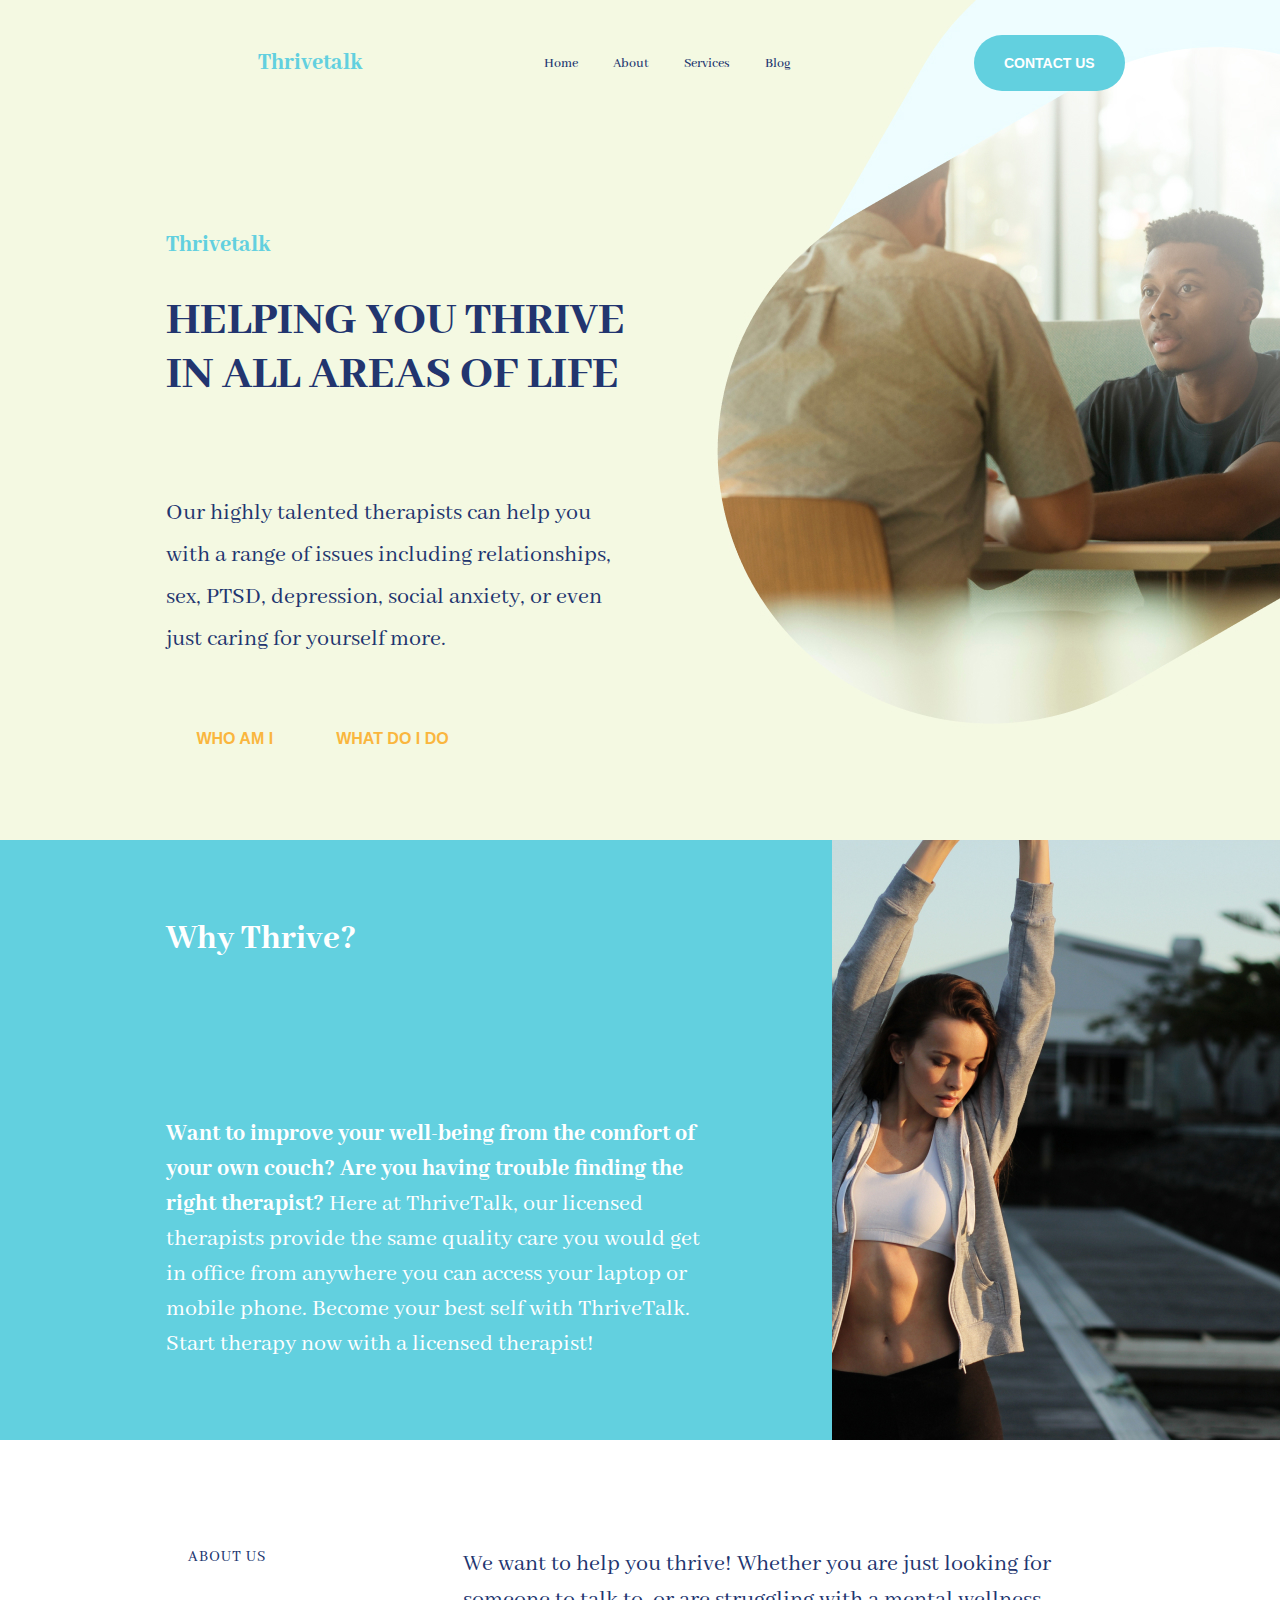
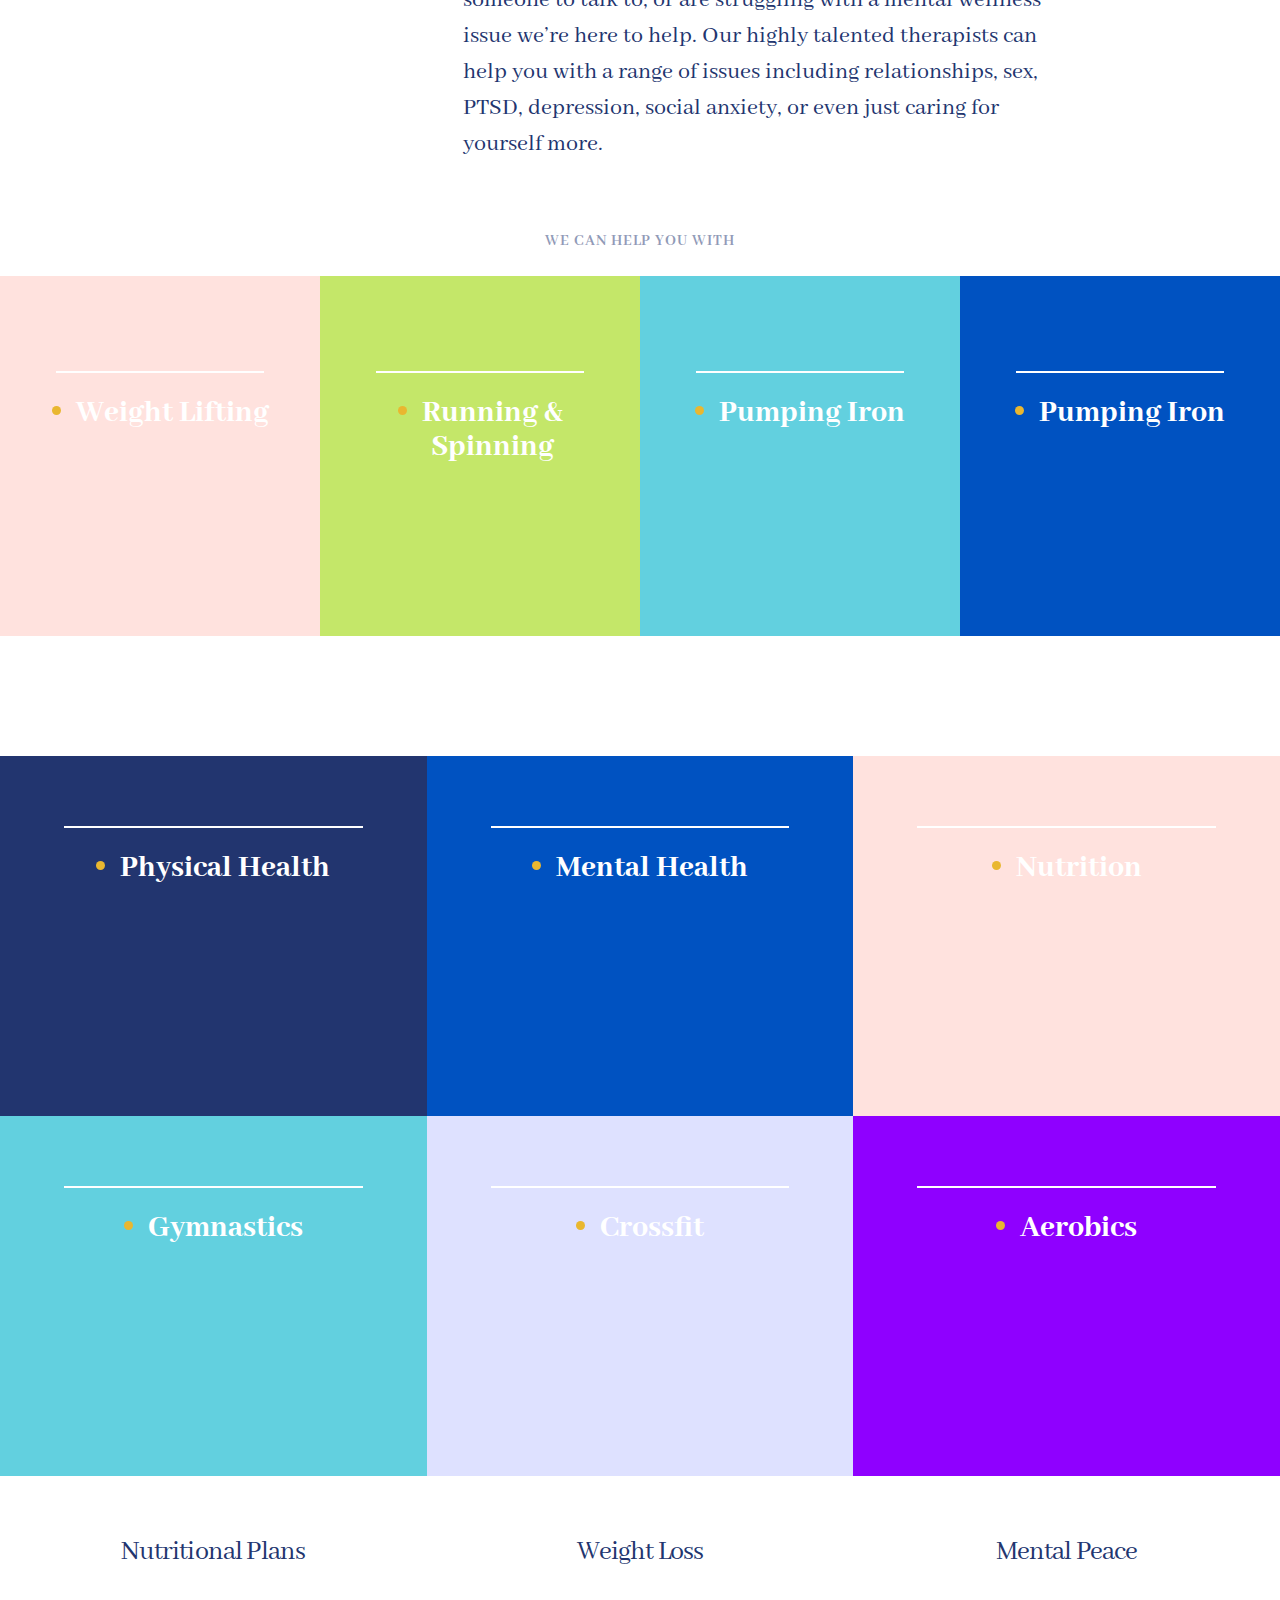
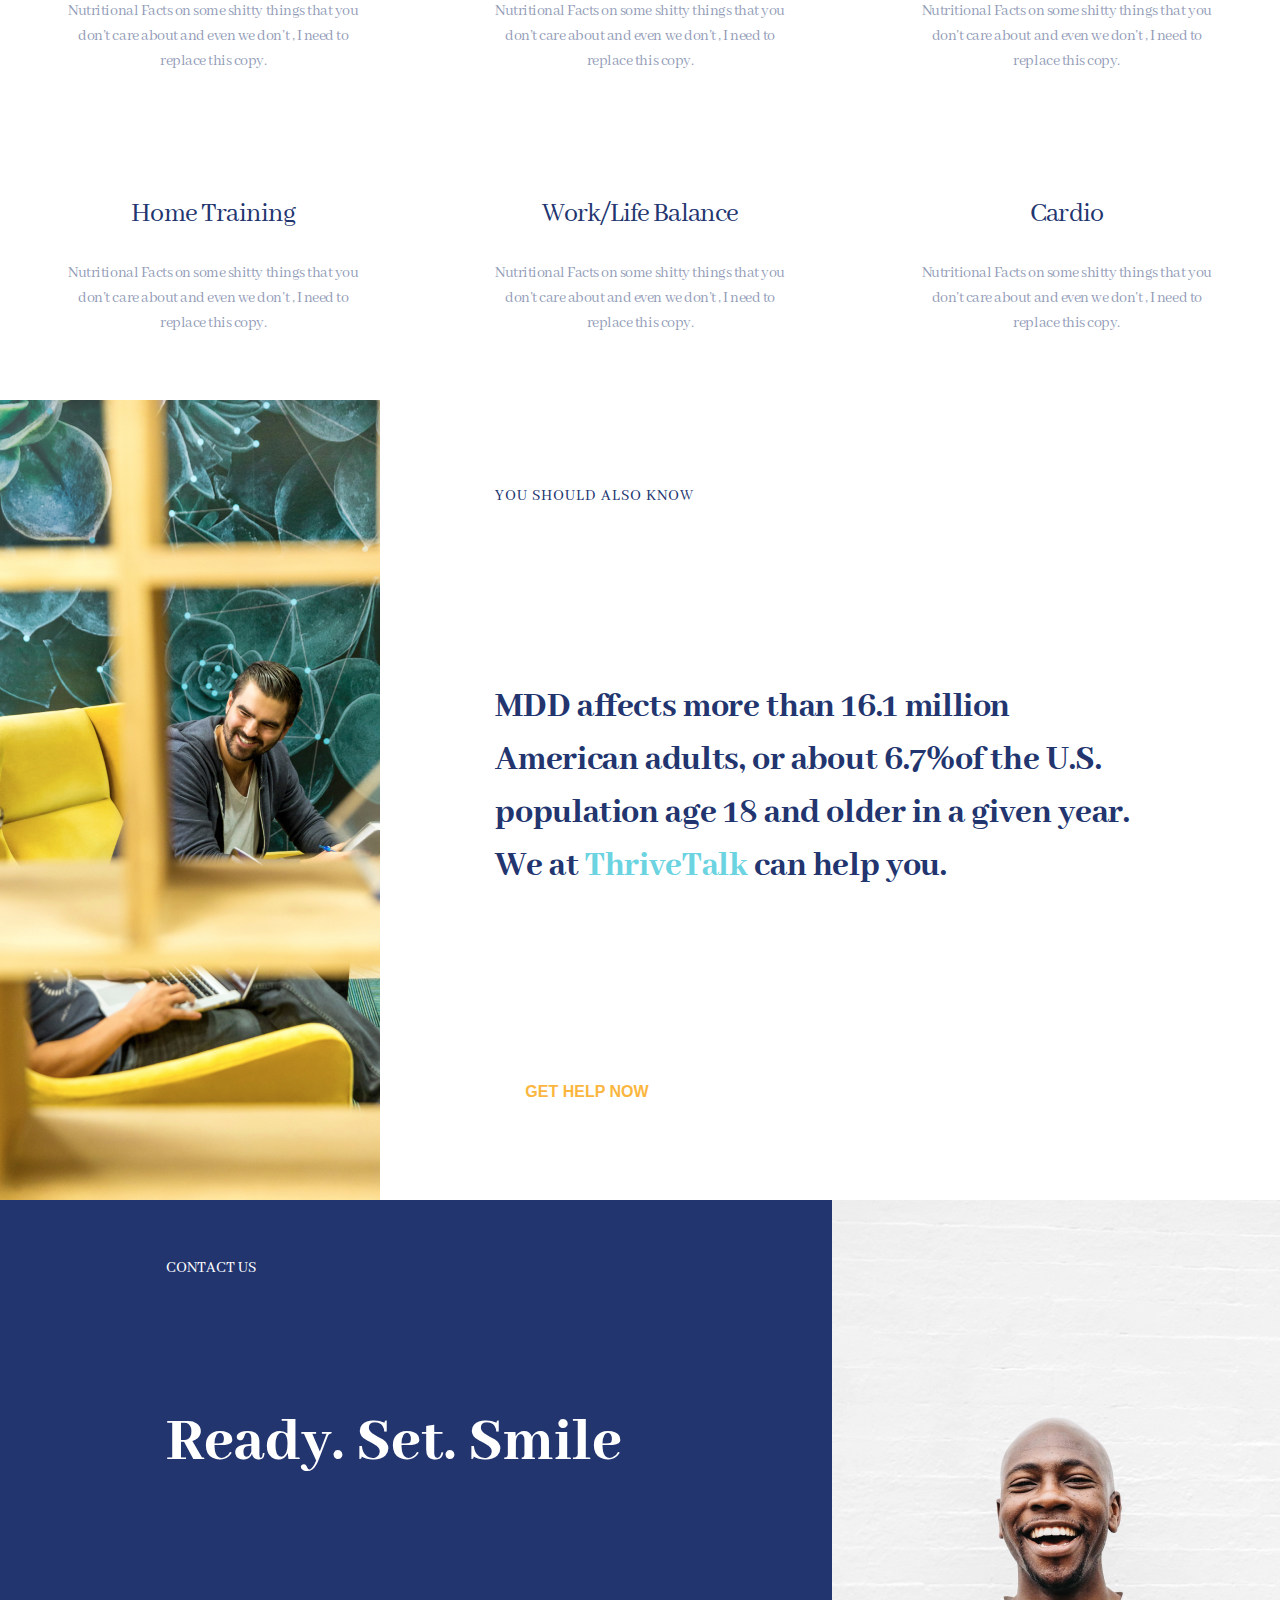
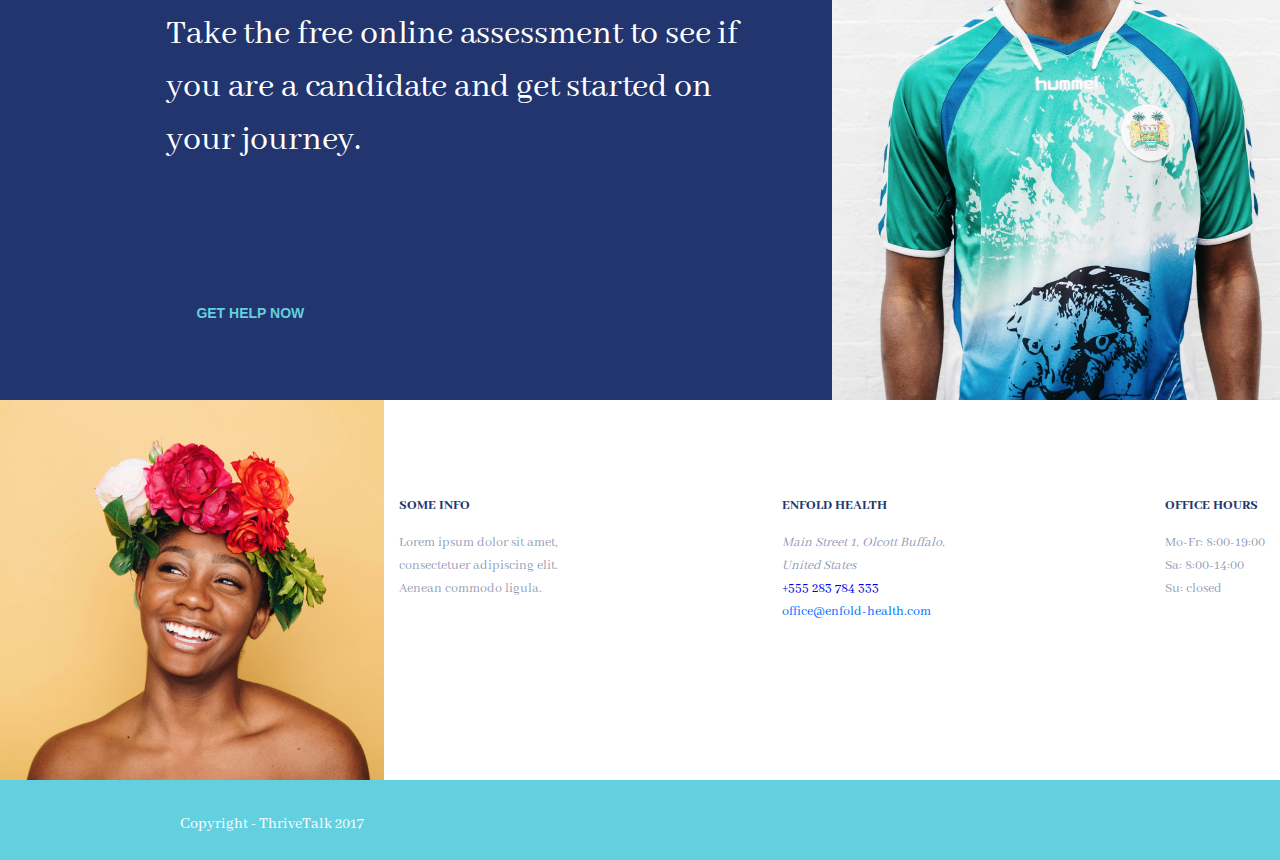
==== commit e6055511: "2 site" ====
--- a/Thrivetalk/index.html
+++ b/Thrivetalk/index.html
@@ -14,7 +14,7 @@
                <div class="header__logo">Thrivetalk</div>
                <nav class="header__nav">
                 <ul class="nav__ul">
-                    <li><a class="nav__link" href="#">Home</a></li>
+                    <li><a class="nav__link nav__1" href="#">Home</a></li>
                     <li><a class="nav__link" href="#">About</a></li>
                     <li><a class="nav__link" href="#">Services</a></li>
                     <li> <a class="nav__link" href="#">Blog</a></li>
--- a/Thrivetalk/css/style.css
+++ b/Thrivetalk/css/style.css
@@ -21,7 +21,6 @@
     font-weight: 400;
     color: #22356F;
     max-width: 1440px;
-    min-width: 500px;
     background-color: #fff;
 }
 
@@ -57,6 +56,7 @@
 .nav__ul {
     display: flex;
     list-style: none;
+    padding-left: 0;
 }
 
 .nav__link {
@@ -66,6 +66,10 @@
     font-size: 14px;
     position: relative;
 
+}
+
+.nav__1 {
+    margin-left: 0;
 }
 
 .nav__link:after {
@@ -94,7 +98,6 @@
     padding: 20px 30px;
     color: #fff;
     transition: all 0.3s;
-    margin-left: 50px;
 }
 
 .btn:hover {
@@ -453,7 +456,7 @@
     display: flex;
     flex-direction: column;
     justify-content: space-around;
-    width: 60%;
+    width: 65%;
     background-color: #22356F;
     padding-left: 13%;
     padding-right: 5%;
@@ -489,7 +492,7 @@
 }
 
 .sec8__right {
-    width: 40%;
+    width: 35%;
 }
 /*Footer*/
 
@@ -580,13 +583,11 @@
     }
 
     .header__logo {
-        padding-left: 80px;
         padding-bottom: 15px;
     }
 
     .btn {
         margin-top: 15px;
-        margin-left: 70px;
     }
 
     .sec2__text {
@@ -640,6 +641,8 @@
 }
 
 @media (max-width: 550px) {
+
+
     .header__h1 {
         font-size: 35px;
     }
@@ -651,25 +654,43 @@
     .sec2__text {
         font-size: 18px;
     }
-}
-
-
-
-
-
-
-
-
-
-
-
-
-
-
-
-
-
-
-
-
-
+
+
+}
+
+@media (max-width: 400px) {
+
+    .header__h1 {
+        padding-bottom: 50px;
+    }
+
+    .haeder__text {
+        padding-bottom: 30px;
+        font-size: 18px;
+        line-height: 25px;
+    }
+
+    .btn__org {
+        margin-top: 30px;
+    }
+
+}
+
+
+
+
+
+
+
+
+
+
+
+
+
+
+
+
+
+
+
